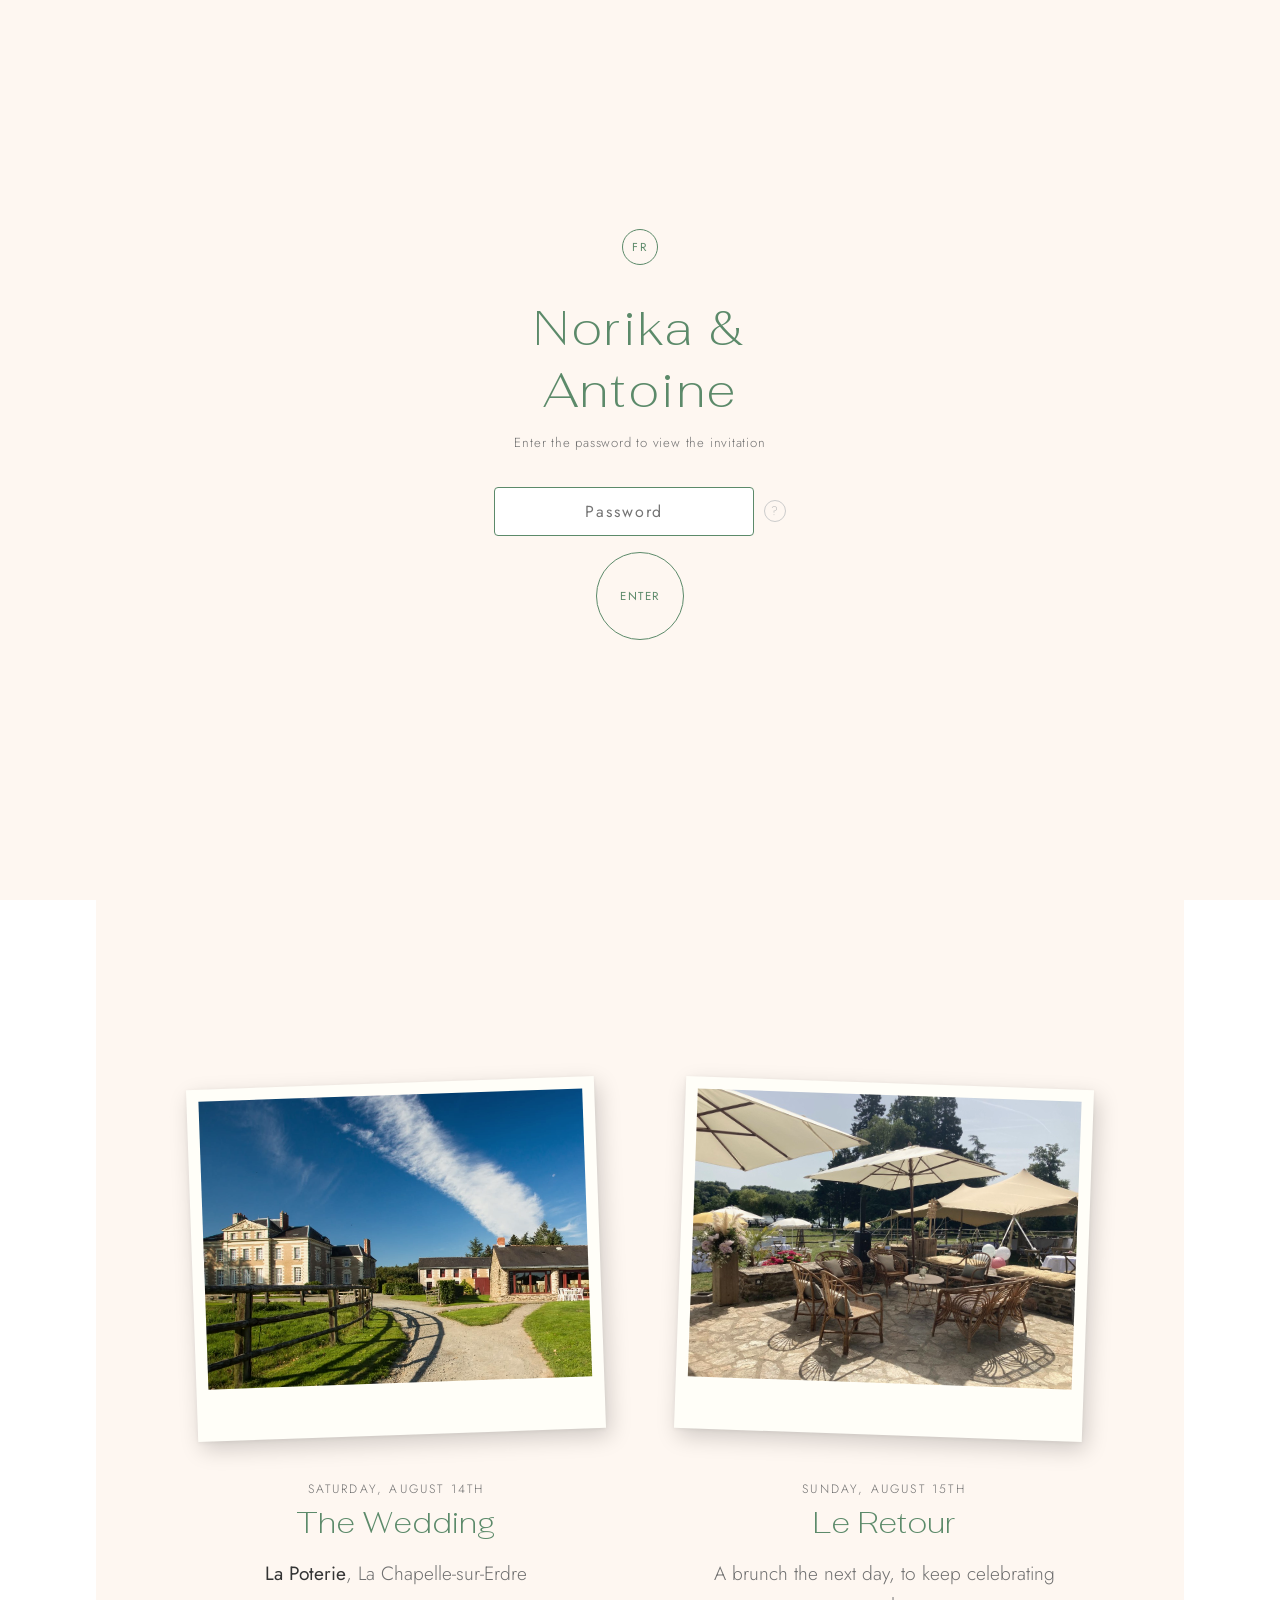
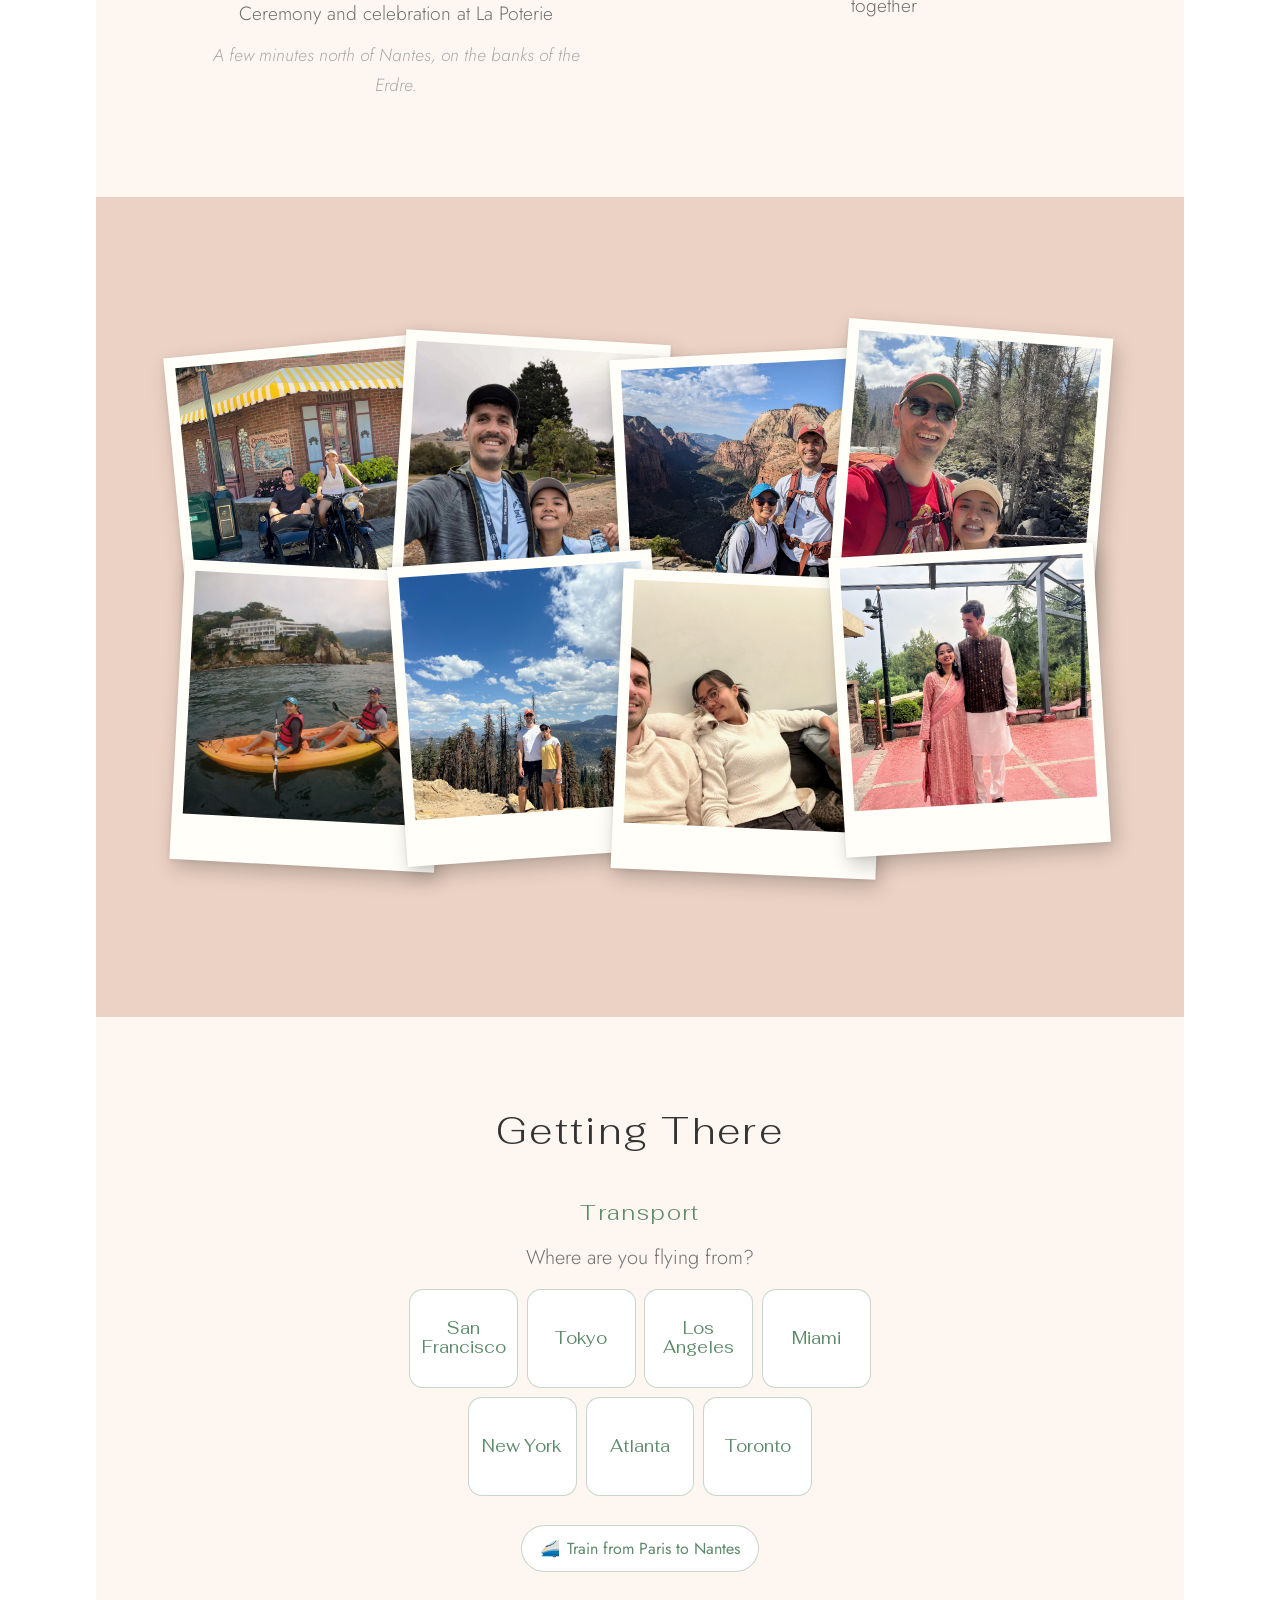
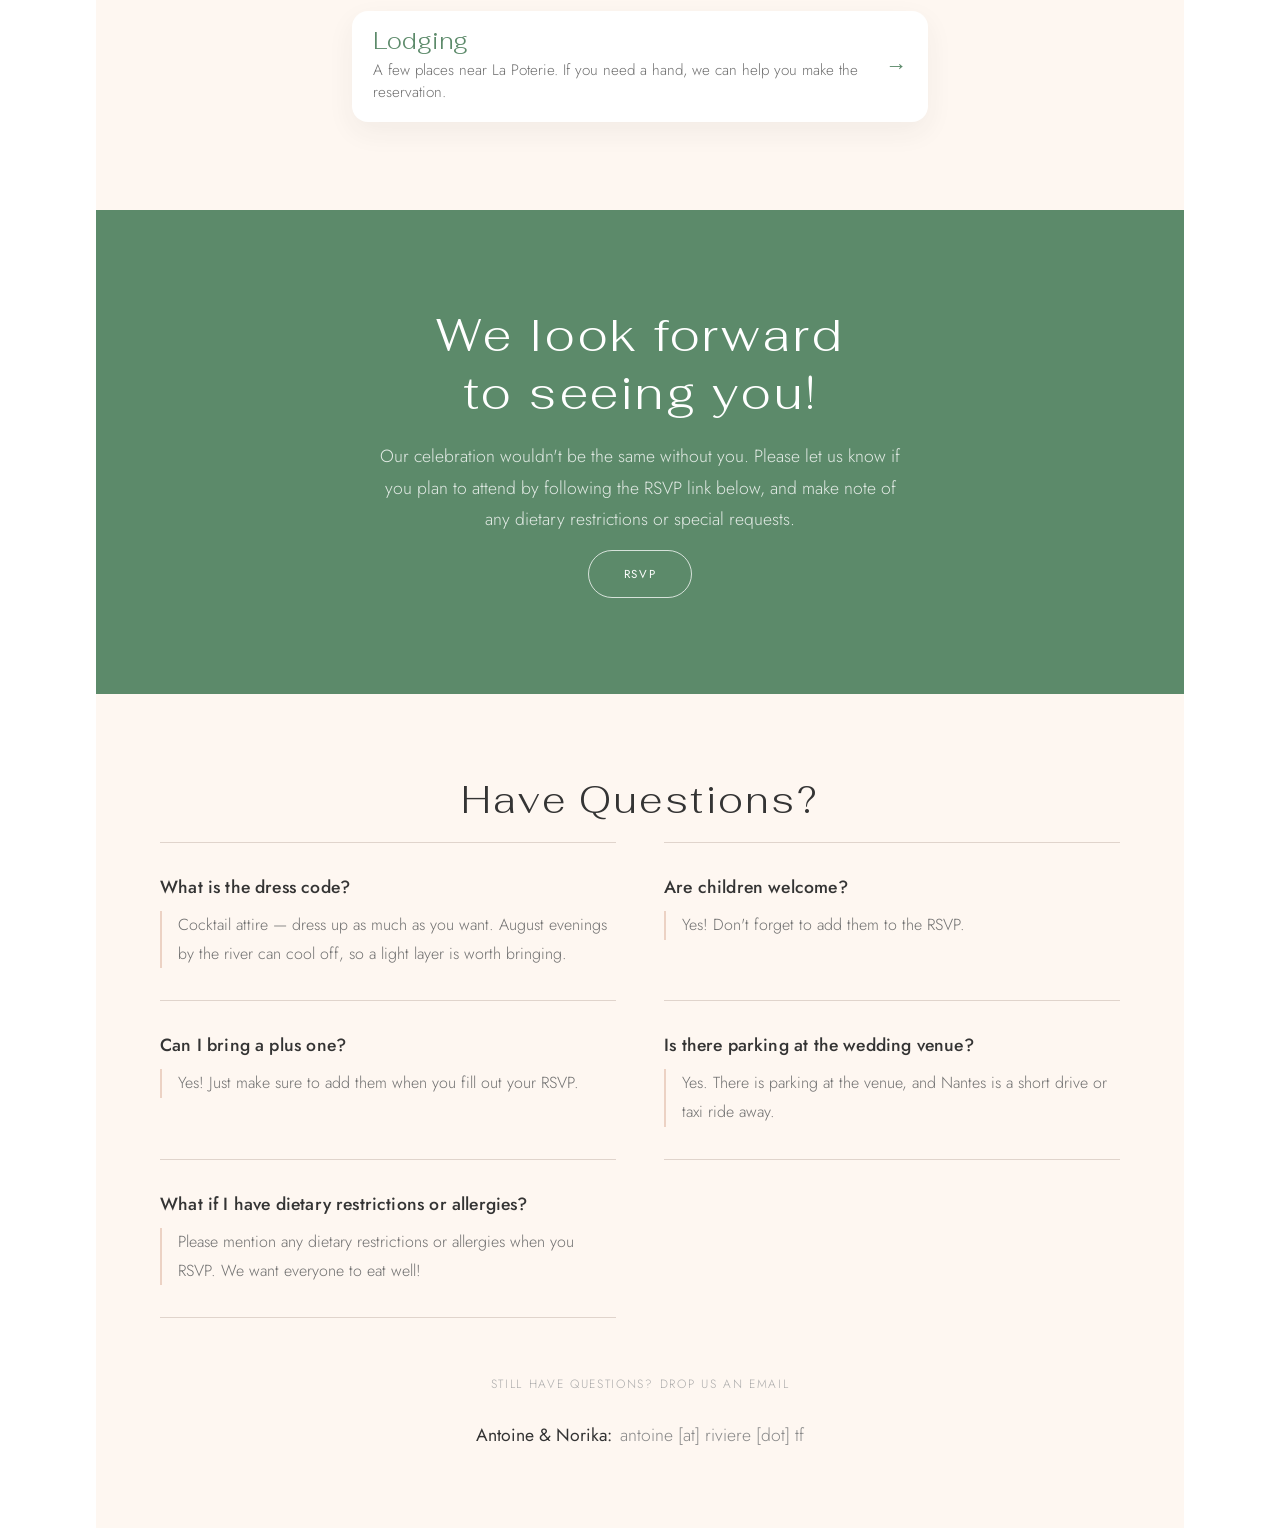
==== index.html @ 2736e3c5 "Let guests pick a city and see timed flights plus the Paris train." ====
<!DOCTYPE html>
<html lang="en">
<head>
  <meta charset="UTF-8" />
  <meta name="viewport" content="width=device-width, initial-scale=1.0" />
  <title>Norika &amp; Antoine | Wedding Invitation</title>
  <link rel="icon" href="favicon.svg" type="image/svg+xml" />
  <link rel="icon" href="favicon.png" type="image/png" sizes="32x32" />
  <link rel="apple-touch-icon" href="apple-touch-icon.png" />
  <link rel="stylesheet" href="styles.css?v=26" />
  <link rel="preconnect" href="https://fonts.googleapis.com" />
  <link rel="preconnect" href="https://fonts.gstatic.com" crossorigin />
  <link href="https://fonts.googleapis.com/css2?family=Caveat:wght@400&family=Fahkwang:wght@200;300&family=Jost:wght@300;400&display=swap" rel="stylesheet" />
  <script>
    if (localStorage.getItem('wedding_auth') !== '1') {
      document.documentElement.style.visibility = 'hidden';
    }
  </script>
</head>
<body>

  <!-- NAV -->
  <nav class="nav" id="main-nav">
    <a class="nav__logo" href="#">N &amp; A</a>
    <div class="nav__links">
      <a class="nav__link" href="#wedding"          data-i18n="nav.program"></a>
      <a class="nav__link" href="#getting-there"    data-i18n="nav.travel"></a>
      <a class="nav__link" href="lodging.html"      data-i18n="nav.lodging"></a>
      <a class="nav__link" href="things-to-do.html" data-i18n="nav.todo"></a>
      <a class="nav__link" href="#registry"         data-i18n="nav.registry" hidden></a>
      <a class="nav__link" href="#more"             data-i18n="nav.faq"></a>
    </div>
    <div class="nav__right">
      <button class="nav__rsvp" data-rsvp-open data-i18n="rsvp.btn"></button>
      <button class="lang-toggle" id="main-lang-btn"></button>
      <button class="nav__hamburger" id="nav-hamburger" aria-label="Menu" aria-expanded="false">
        <span></span>
        <span></span>
        <span></span>
      </button>
    </div>
  </nav>

  <!-- HAMBURGER MENU PANEL -->
  <div class="nav__menu" id="nav-menu" aria-hidden="true">
    <div class="nav__menu-inner">
      <a class="nav__menu-link" href="#wedding"          data-i18n="nav.program"></a>
      <a class="nav__menu-link" href="#getting-there"    data-i18n="nav.travel"></a>
      <a class="nav__menu-link" href="lodging.html"      data-i18n="nav.lodging"></a>
      <a class="nav__menu-link" href="things-to-do.html" data-i18n="nav.todo"></a>
      <a class="nav__menu-link" href="#registry"         data-i18n="nav.registry" hidden></a>
      <a class="nav__menu-link" href="#more"             data-i18n="nav.faq"></a>
      <button class="btn--round nav__menu-rsvp" data-rsvp-open data-i18n="rsvp.btn"></button>
    </div>
  </div>

  <!-- HERO -->
  <section class="hero">
    <div class="hero__left">
      <div class="hero__left-bg"></div>
      <div class="hero__content">
        <h1 class="hero__title">Norika &amp; Antoine</h1>
        <p class="hero__sub" data-i18n="hero.sub"></p>
        <p class="hero__date" data-i18n="hero.date"></p>
        <button class="btn--round btn--round-light" data-rsvp-open data-i18n="rsvp.btn"></button>
      </div>
    </div>
    <div class="hero__right">
      <img src="images/nantes.jpg?v=2" alt="Nantes and the Loire" />
    </div>
    <div class="hero__couple">
      <img src="images/japan.jpeg" alt="Norika and Antoine" />
    </div>
  </section>

  <!-- TAGLINE -->
  <section class="tagline">
    <p data-i18n="tagline"></p>
  </section>

  <!-- THE PROGRAM -->
  <section class="program" id="wedding">
    <div class="program__day">
      <div class="program__photo-wrap program__photo-wrap--left">
        <img src="images/poterie.jpg?v=3" alt="La Poterie" class="program__photo program__photo--wide" />
      </div>
      <span class="program__date" data-i18n="program.date1"></span>
      <h3 class="program__day-title" data-i18n="program.wedding"></h3>
      <div class="program__events">
        <p class="program__event" data-i18n-html="program.venue"></p>
        <p class="program__event" data-i18n-html="program.ceremony"></p>
        <p class="program__event program__event--note" data-i18n="program.note"></p>
      </div>
    </div>

    <div class="program__day">
      <div class="program__photo-wrap program__photo-wrap--right">
        <img src="images/brunch.jpg" alt="Brunch on the terrace" class="program__photo" />
      </div>
      <span class="program__date" data-i18n="program.date2"></span>
      <h3 class="program__day-title" data-i18n="program.retour"></h3>
      <div class="program__events">
        <p class="program__event" data-i18n="program.brunch"></p>
      </div>
    </div>
  </section>

  <!-- LOVE STORY -->
  <section class="story" id="story">
    <div class="story__board">
      <div class="polaroid polaroid--1"><img src="images/disney.jpeg" alt="" /></div>
      <div class="polaroid polaroid--2"><img src="images/tiburon.jpeg" alt="" /></div>
      <div class="polaroid polaroid--3"><img src="images/zion.jpeg" alt="" /></div>
      <div class="polaroid polaroid--4"><img src="images/proposal.jpeg" alt="" /></div>
      <div class="polaroid polaroid--5"><img src="images/puerto.jpeg" alt="" /></div>
      <div class="polaroid polaroid--6"><img src="images/sequoia.jpeg" alt="" /></div>
      <div class="polaroid polaroid--7"><img src="images/cats.jpeg" alt="" /></div>
      <div class="polaroid polaroid--8"><img src="images/pakistan.jpg" alt="" /></div>
    </div>
  </section>

  <!-- GETTING THERE -->
  <section class="getting-there" id="getting-there">
    <h2 class="section-title" data-i18n="getting-there.title"></h2>
    <div class="getting-there__item">
      <h3 data-i18n="getting-there.air.title"></h3>
      <p class="trip-pick__label" data-i18n="getting-there.pick"></p>
      <div class="trip-pick" role="group">
        <button type="button" class="trip-city" data-city="sfo" aria-pressed="false">
          <span class="trip-city__name" data-i18n="getting-there.city.sfo"></span>
        </button>
        <button type="button" class="trip-city" data-city="tyo" data-montreal="0" aria-pressed="false">
          <span class="trip-city__name" data-i18n="getting-there.city.tyo"></span>
        </button>
        <button type="button" class="trip-city" data-city="lax" aria-pressed="false">
          <span class="trip-city__name" data-i18n="getting-there.city.lax"></span>
        </button>
        <button type="button" class="trip-city" data-city="mia" aria-pressed="false">
          <span class="trip-city__name" data-i18n="getting-there.city.mia"></span>
        </button>
        <button type="button" class="trip-city" data-city="nyc" aria-pressed="false">
          <span class="trip-city__name" data-i18n="getting-there.city.nyc"></span>
        </button>
        <button type="button" class="trip-city" data-city="atl" aria-pressed="false">
          <span class="trip-city__name" data-i18n="getting-there.city.atl"></span>
        </button>
        <button type="button" class="trip-city" data-city="yyz" aria-pressed="false">
          <span class="trip-city__name" data-i18n="getting-there.city.yyz"></span>
        </button>
      </div>
      <div class="trip-plan" id="trip-plan" hidden>
        <article class="ticket">
          <div class="ticket__stub">
            <span class="ticket__mark" aria-hidden="true">✈️</span>
            <span data-i18n="getting-there.via.paris"></span>
          </div>
          <div class="ticket__body">
            <div class="ticket__route">
              <span class="ticket__end">
                <span class="ticket__city" data-trip-name></span>
              </span>
              <span class="ticket__leg ticket__leg--timed">
                <span class="ticket__dur" data-first="cdg"></span>
              </span>
              <span class="ticket__end">
                <span class="ticket__code">CDG</span>
                <span class="ticket__place" data-i18n="getting-there.hub.paris"></span>
              </span>
              <span class="ticket__leg ticket__leg--timed">
                <span class="ticket__dur" data-i18n="getting-there.leaf.cdg.fly"></span>
              </span>
              <span class="ticket__end">
                <span class="ticket__code">NTE</span>
                <span class="ticket__place" data-i18n="getting-there.end"></span>
              </span>
            </div>
            <span class="ticket__airports" data-trip-airports data-hub="cdg" hidden></span>
          </div>
        </article>
        <article class="ticket">
          <div class="ticket__stub">
            <span class="ticket__mark" aria-hidden="true">✈️</span>
            <span data-i18n="getting-there.via.amsterdam"></span>
          </div>
          <div class="ticket__body">
            <div class="ticket__route">
              <span class="ticket__end">
                <span class="ticket__city" data-trip-name></span>
              </span>
              <span class="ticket__leg ticket__leg--timed">
                <span class="ticket__dur" data-first="ams"></span>
              </span>
              <span class="ticket__end">
                <span class="ticket__code">AMS</span>
                <span class="ticket__place" data-i18n="getting-there.hub.amsterdam"></span>
              </span>
              <span class="ticket__leg ticket__leg--timed">
                <span class="ticket__dur" data-i18n="getting-there.leaf.ams"></span>
              </span>
              <span class="ticket__end">
                <span class="ticket__code">NTE</span>
                <span class="ticket__place" data-i18n="getting-there.end"></span>
              </span>
            </div>
            <span class="ticket__airports" data-trip-airports data-hub="ams" hidden></span>
          </div>
        </article>
        <article class="ticket" data-montreal>
          <div class="ticket__stub">
            <span class="ticket__mark" aria-hidden="true">✈️</span>
            <span data-i18n="getting-there.via.montreal"></span>
          </div>
          <div class="ticket__body">
            <div class="ticket__route">
              <span class="ticket__end">
                <span class="ticket__city" data-trip-name></span>
              </span>
              <span class="ticket__leg ticket__leg--timed">
                <span class="ticket__dur" data-first="yul"></span>
              </span>
              <span class="ticket__end">
                <span class="ticket__code">YUL</span>
                <span class="ticket__place" data-i18n="getting-there.hub.montreal"></span>
              </span>
              <span class="ticket__leg ticket__leg--timed">
                <span class="ticket__dur" data-i18n="getting-there.leaf.yul"></span>
              </span>
              <span class="ticket__end">
                <span class="ticket__code">NTE</span>
                <span class="ticket__place" data-i18n="getting-there.end"></span>
              </span>
            </div>
          </div>
        </article>
      </div>
      <button type="button" class="trip-train" id="trip-train" aria-expanded="false" aria-controls="train-plan">
        <span class="trip-train__mark" aria-hidden="true">🚄</span>
        <span data-i18n="getting-there.train.toggle"></span>
      </button>
      <div class="trip-plan" id="train-plan" hidden>
        <article class="ticket">
          <div class="ticket__stub">
            <span class="ticket__mark" aria-hidden="true">🚄</span>
            <span data-i18n="getting-there.train.stub.airport"></span>
          </div>
          <div class="ticket__body">
            <div class="ticket__route">
              <span class="ticket__end">
                <span class="ticket__code">CDG</span>
              </span>
              <span class="ticket__leg ticket__leg--timed ticket__leg--train">
                <span class="ticket__dur" data-i18n="getting-there.leaf.train.cdg"></span>
              </span>
              <span class="ticket__end">
                <span class="ticket__code" data-i18n="getting-there.end"></span>
              </span>
            </div>
            <p class="ticket__note" data-i18n="getting-there.train.cdg.note"></p>
          </div>
        </article>
        <article class="ticket">
          <div class="ticket__stub">
            <span class="ticket__mark" aria-hidden="true">🚄</span>
            <span data-i18n="getting-there.train.stub.city"></span>
          </div>
          <div class="ticket__body">
            <div class="ticket__route">
              <span class="ticket__end">
                <span class="ticket__station" data-i18n="getting-there.train.montparnasse"></span>
              </span>
              <span class="ticket__leg ticket__leg--timed ticket__leg--train">
                <span class="ticket__dur" data-i18n="getting-there.leaf.train.montparnasse"></span>
              </span>
              <span class="ticket__end">
                <span class="ticket__code" data-i18n="getting-there.end"></span>
              </span>
            </div>
            <p class="ticket__note" data-i18n="getting-there.train.montparnasse.note"></p>
          </div>
        </article>
        <p class="ticket__note train-plan__note" data-i18n="getting-there.train.note"></p>
      </div>
      <a class="stay-link" href="lodging.html">
        <span class="stay-link__body">
          <span class="stay-link__title" data-i18n="nav.lodging"></span>
          <span class="stay-link__text" data-i18n="lodging.hero.sub"></span>
        </span>
        <span class="stay-link__go" aria-hidden="true">→</span>
      </a>
    </div>
  </section>

  <!-- RSVP BANNER -->
  <section class="rsvp-banner" id="rsvp">
    <div class="rsvp-banner__content">
      <h2 data-i18n-html="rsvp.title"></h2>
      <p data-i18n="rsvp.text"></p>
      <button class="btn--round btn--round-light" data-rsvp-open data-i18n="rsvp.btn"></button>
    </div>
  </section>

  <!-- RSVP MODAL -->
  <div class="rsvp-modal" id="rsvp-modal" role="dialog" aria-modal="true" hidden>
    <div class="rsvp-modal__overlay" id="rsvp-modal-overlay"></div>
    <div class="rsvp-modal__panel">
      <button class="rsvp-modal__close" id="rsvp-modal-close" aria-label="Close">×</button>

      <!-- Update banner -->
      <div class="rsvp__update-banner" id="rsvp-update-banner" hidden>
        <span data-i18n="rsvp.form.update-banner"></span>
      </div>

      <!-- Success state -->
      <div class="rsvp__success" id="rsvp-success" hidden>
        <p class="rsvp__success-title" data-i18n="rsvp.form.success-title"></p>
        <p class="rsvp__success-text" data-i18n="rsvp.form.success-text"></p>
        <p class="rsvp__success-update" data-i18n="rsvp.form.success-update"></p>
      </div>

      <form id="rsvp-form" class="rsvp__form" novalidate>

        <!-- Name + Email -->
        <div class="rsvp__row">
          <input class="rsvp__input" type="text" id="rsvp-name" name="name" required
                 data-i18n-placeholder="rsvp.form.name" autocomplete="name" />
          <input class="rsvp__input" type="email" id="rsvp-email" name="email" required
                 data-i18n-placeholder="rsvp.form.email" autocomplete="email" />
        </div>

        <!-- Attending -->
        <fieldset class="rsvp__fieldset">
          <legend class="rsvp__legend" data-i18n="rsvp.form.attending"></legend>
          <div class="rsvp__radios">
            <label class="rsvp__radio">
              <input type="radio" name="attending" value="yes" />
              <span data-i18n="rsvp.form.yes"></span>
            </label>
            <label class="rsvp__radio">
              <input type="radio" name="attending" value="no" />
              <span data-i18n="rsvp.form.no"></span>
            </label>
          </div>
        </fieldset>

        <!-- Events + Guests -->
        <div id="rsvp-details" class="rsvp__details">
          <fieldset class="rsvp__fieldset">
            <legend class="rsvp__legend" data-i18n="rsvp.form.events"></legend>
            <div class="rsvp__checks">
              <label class="rsvp__check">
                <input type="checkbox" name="events" value="wedding" />
                <span data-i18n="rsvp.form.wedding"></span>
              </label>
              <label class="rsvp__check">
                <input type="checkbox" name="events" value="retour" />
                <span data-i18n="rsvp.form.retour"></span>
              </label>
            </div>
          </fieldset>

          <div class="rsvp__guests">
            <p class="rsvp__legend" data-i18n="rsvp.form.guests"></p>
            <div id="rsvp-guest-list"></div>
            <button type="button" class="rsvp__add-guest" id="rsvp-add-guest">
              <span aria-hidden="true">+</span>
              <span data-i18n="rsvp.form.add-guest"></span>
            </button>
          </div>
        </div>

        <!-- Message -->
        <textarea class="rsvp__input rsvp__textarea" name="message" id="rsvp-message"
                  rows="3" data-i18n-placeholder="rsvp.form.message"></textarea>

        <!-- Error -->
        <p class="rsvp__error" id="rsvp-error"></p>

        <!-- Submit -->
        <div class="rsvp__submit-wrap">
          <button type="submit" class="rsvp__submit" id="rsvp-submit">
            <span data-i18n="rsvp.form.submit"></span>
          </button>
        </div>

      </form>
    </div>
  </div>

  <!-- REGISTRY -->
  <section class="registry" id="registry" hidden>
    <div class="registry__inner">
      <h2 class="section-title" data-i18n="registry.title"></h2>
      <p class="registry__text" data-i18n="registry.text"></p>

      <div class="registry__card">
        <div class="registry__contribute">
          <p class="registry__step" data-i18n="registry.step.pay"></p>
          <p class="registry__step-hint" data-i18n="registry.step.pay-hint"></p>
          <div class="registry__pay-options">
            <a class="registry__method" href="https://venmo.com/u/Antoine-Rvr" target="_blank" rel="noopener">
              <span data-i18n="registry.venmo"></span>
            </a>
            <div class="registry__qr">
              <img src="images/venmo-qr.png" alt="Venmo QR code" class="registry__qr-img" />
              <p class="registry__qr-caption" data-i18n="registry.qr.caption"></p>
            </div>
          </div>
        </div>

        <div class="registry__message">
          <p class="registry__step" data-i18n="registry.step.message"></p>
          <form class="registry__form" id="registry-form" novalidate>
            <input class="rsvp__input" type="text" name="name" id="registry-name" required
                   data-i18n-placeholder="registry.note.name" autocomplete="name" />
            <textarea class="rsvp__input rsvp__textarea" name="message" id="registry-message"
                      rows="3" data-i18n-placeholder="registry.note.message"></textarea>
            <p class="rsvp__error" id="registry-error"></p>
            <div class="rsvp__submit-wrap">
              <button type="submit" class="rsvp__submit" id="registry-submit">
                <span data-i18n="registry.note.submit"></span>
              </button>
            </div>
          </form>
          <p class="registry__note-success" id="registry-success" hidden data-i18n="registry.note.success"></p>
        </div>
      </div>
    </div>
  </section>

  <!-- QUESTIONS -->
  <section class="questions" id="more">
    <h2 class="section-title" data-i18n="questions.title"></h2>

    <!-- FAQ -->
    <div class="faq">
      <div class="faq__item">
        <h3 class="faq__q" data-i18n="faq.1.q"></h3>
        <p class="faq__a" data-i18n="faq.1.a"></p>
      </div>
      <div class="faq__item">
        <h3 class="faq__q" data-i18n="faq.2.q"></h3>
        <p class="faq__a" data-i18n="faq.2.a"></p>
      </div>
      <div class="faq__item">
        <h3 class="faq__q" data-i18n="faq.3.q"></h3>
        <p class="faq__a" data-i18n="faq.3.a"></p>
      </div>
      <div class="faq__item">
        <h3 class="faq__q" data-i18n="faq.4.q"></h3>
        <p class="faq__a" data-i18n="faq.4.a"></p>
      </div>
      <div class="faq__item">
        <h3 class="faq__q" data-i18n="faq.5.q"></h3>
        <p class="faq__a" data-i18n="faq.5.a"></p>
      </div>
    </div>

    <p class="questions__sub" data-i18n="questions.sub"></p>
    <div class="questions__contacts">
      <div class="questions__contact">
        <span class="name">Antoine &amp; Norika:</span>
        <span class="phone">antoine&nbsp;[at]&nbsp;riviere&nbsp;[dot]&nbsp;tf</span>
      </div>
    </div>
  </section>

  <!-- PASSWORD GATE -->
  <div id="gate" class="gate" style="display:none">
    <div class="gate__box">
      <!-- LANGUAGE SWITCHER (gate page) -->
      <div class="lang-switcher lang-switcher--gate">
        <button class="lang-toggle" id="gate-lang-btn"></button>
      </div>
      <h2 class="gate__title">Norika &amp; Antoine</h2>
      <p class="gate__sub" data-i18n="gate.sub"></p>
      <form class="gate__form" id="gate-form">
        <div class="gate__field">
          <input class="gate__input" id="gate-input" type="text" data-i18n-placeholder="gate.placeholder" autocomplete="off" autocapitalize="none" autocorrect="off" spellcheck="false" />
          <span class="gate__hint" tabindex="0">?</span>
        </div>
        <button class="gate__btn" type="submit" data-i18n="gate.btn"></button>
      </form>
      <p class="gate__error" id="gate-error"></p>
    </div>
  </div>

  <script src="translations.js"></script>
  <script src="app.js?v=6"></script>
  <script src="rsvp.js"></script>
</body>
</html>
---- styles.css ----
/* ============================================================
   TOKENS
   ============================================================ */
:root {
  /* colours */
  --green:  #5c8a6a;
  --cream:  #FEF7F1;
  --blush:  #ECD2C4;
  --text:   #343434;
  --muted:  #707070;

  /* layout */
  --pad-x:  6rem;
  --nav-h:  58px;

  /* type */
  --font-display: 'Fahkwang', serif;
  --font-body:    'Jost', sans-serif;
}

/* ============================================================
   RESET
   ============================================================ */
*, *::before, *::after { box-sizing: border-box; margin: 0; padding: 0; }
html { scroll-behavior: smooth; }

body {
  font-family: var(--font-body);
  font-weight: 300;
  color: var(--text);
  background: #fff;
  padding: 0 var(--pad-x);
  overflow-x: hidden;
}

img   { display: block; max-width: 100%; object-fit: cover; }
a     { text-decoration: none; color: inherit; }
ul    { list-style: none; }

/* ============================================================
   TYPOGRAPHY
   ============================================================ */
.section-title {
  font-family: var(--font-display);
  font-weight: 300;
  font-size: clamp(1.7rem, 3vw, 2.4rem);
  letter-spacing: 0.06em;
  margin-bottom: 1.1rem;
}

p {
  font-size: 1.15rem;
  line-height: 1.8;
  color: var(--muted);
}

/* ============================================================
   BUTTONS
   ============================================================ */
.btn {
  display: inline-block;
  padding: 0.55rem 1.8rem;
  font-family: var(--font-body);
  font-size: 0.72rem;
  font-weight: 400;
  letter-spacing: 0.18em;
  text-transform: uppercase;
  cursor: pointer;
  transition: background 0.2s, color 0.2s;
}
.btn--outline-light {
  border: 1px solid rgba(255,255,255,0.75);
  color: #fff;
}
.btn--outline-light:hover { background: rgba(255,255,255,0.15); }
.btn--outline-dark  { border: 1px solid var(--text); color: var(--text); }
.btn--outline-dark:hover  { background: var(--text); color: #fff; }

/* ============================================================
   NAV
   ============================================================ */
.nav {
  position: fixed;
  top: 0;
  left: 0;
  right: 0;
  height: var(--nav-h);
  display: flex;
  align-items: center;
  gap: 2.5rem;
  padding: 0 var(--pad-x);
  background: rgba(254, 247, 241, 0.94);
  backdrop-filter: blur(10px);
  -webkit-backdrop-filter: blur(10px);
  border-bottom: 1px solid rgba(0,0,0,0.06);
  z-index: 200;
  transition: transform 0.3s ease;
}
.nav--hidden { transform: translateY(-100%); }

.nav__logo {
  font-family: var(--font-display);
  font-weight: 300;
  font-size: 1.25rem;
  letter-spacing: 0.02em;
  color: var(--green);
}

.nav__links {
  display: flex;
  align-items: center;
  gap: 2.5rem;
}
.nav__link {
  font-family: var(--font-body);
  font-size: 0.72rem;
  letter-spacing: 0.14em;
  text-transform: uppercase;
  color: var(--text);
  transition: color 0.2s;
}
.nav__link:hover { color: var(--green); }

.nav__right {
  display: flex;
  align-items: center;
  gap: 0.6rem;
  margin-left: auto;
}

.nav__rsvp {
  display: inline-flex;
  align-items: center;
  justify-content: center;
  padding: 0 1.4rem;
  height: 36px;
  border-radius: 18px;
  border: none;
  background: var(--green);
  color: #fff;
  font-family: var(--font-body);
  font-size: 0.72rem;
  letter-spacing: 0.14em;
  text-transform: uppercase;
  cursor: pointer;
  transition: opacity 0.2s;
}
.nav__rsvp:hover { opacity: 0.85; }

/* ── hamburger button — hidden on desktop ── */
.nav__hamburger {
  display: none;
  flex-direction: column;
  justify-content: center;
  gap: 5px;
  width: 36px;
  height: 36px;
  background: none;
  border: none;
  cursor: pointer;
  padding: 4px;
}
.nav__hamburger span {
  display: block;
  width: 100%;
  height: 1.5px;
  background: var(--green);
  transition: transform 0.25s ease, opacity 0.2s ease;
}
.nav__hamburger.is-open span:nth-child(1) { transform: translateY(6.5px) rotate(45deg); }
.nav__hamburger.is-open span:nth-child(2) { opacity: 0; }
.nav__hamburger.is-open span:nth-child(3) { transform: translateY(-6.5px) rotate(-45deg); }

/* ── slide-down menu panel ── */
.nav__menu {
  position: fixed;
  top: var(--nav-h);
  left: 0;
  right: 0;
  background: var(--cream);
  border-bottom: 1px solid rgba(0,0,0,0.07);
  z-index: 199;
  padding: 2rem var(--pad-x) 2.5rem;
  transform: translateY(-110%);
  opacity: 0;
  pointer-events: none;
  transition: transform 0.3s ease, opacity 0.25s ease;
}
.nav__menu.is-open {
  transform: translateY(0);
  opacity: 1;
  pointer-events: all;
}
.nav__menu-inner {
  display: flex;
  flex-direction: column;
  align-items: flex-end;
  gap: 1.4rem;
}
.nav__menu-link {
  font-family: var(--font-body);
  font-size: 1rem;
  letter-spacing: 0.14em;
  text-transform: uppercase;
  color: var(--text);
  transition: color 0.2s;
}
.nav__menu-link:hover { color: var(--green); }
.nav__menu-rsvp { margin-top: 0.4rem; }

/* ============================================================
   HERO — 3-panel layout
   Left (3/5): teal + faint bg image, text top-left
   Right (2/5): photo
   Centre: couple portrait straddles the boundary
   ============================================================ */
.hero {
  position: relative;
  display: grid;
  grid-template-columns: 5fr 4fr;
  height: 68vh;
  min-height: 520px;
  margin-top: var(--nav-h);
}

.hero__left {
  position: relative;
  background: var(--green);
  overflow: hidden;
}
.hero__left-bg {
  position: absolute;
  inset: 0;
  background: url('https://static.wixstatic.com/media/c837a6_7e31080dae74484894eb56ae23e08252~mv2.png/v1/fill/w_800,h_600,al_c,q_85,enc_auto,quality_auto/gettyimages-1218386385-2048x2048_cut.png') center/cover;
  opacity: 0.18;
  mix-blend-mode: luminosity;
}

.hero__content {
  position: absolute;
  top: 130px;
  left: 6rem;
  z-index: 2;
  max-width: 28rem;
  display: flex;
  flex-direction: column;
  align-items: flex-start;
}
.hero__title {
  font-family: var(--font-display);
  font-weight: 400;
  font-size: 4.2rem;
  color: #fff;
  line-height: 1.1;
  letter-spacing: 0.04em;
  margin-bottom: 0.8rem;
  max-width: 380px;
}
.hero__sub  { font-size: 1.4rem; color: rgba(255,255,255,0.78); letter-spacing: 0.13em; margin-bottom: 0.3rem; }
.hero__date { font-size: 1.4rem; color: rgba(255,255,255,0.58); letter-spacing: 0.13em; margin-bottom: 1.8rem; }

.hero__content .btn--round { align-self: flex-start; margin: 0; }

.hero__right { overflow: hidden; }
.hero__right img { width: 100%; height: 100%; object-fit: cover; object-position: center; }

/* couple portrait — centred on the panel boundary */
.hero__couple {
  position: absolute;
  left: 56%;
  top: 60%;
  transform: translate(-50%, -50%);
  z-index: 10;
  width: clamp(160px, 18vw, 260px);
  background: #fff;
  padding: 3px;
  border-radius: 5px;
  box-shadow: 0 20px 56px rgba(0,0,0,0.32);
}
.hero__couple img {
  width: 100%;
  height: auto;
  display: block;
  object-position: top center;
}

/* ============================================================
   TAGLINE
   ============================================================ */
.tagline {
  background: var(--cream);
  padding: 4.5rem 0;
  text-align: center;
  margin: 0 auto;
}
.tagline p {
  font-family: var(--font-display);
  font-size: 3rem;
  font-weight: 300;
  max-width: 800px;
  margin: 0 auto;
  color: var(--text);
}

/* ============================================================
   THE PROGRAM
   ============================================================ */
.program {
  background: var(--cream);
  padding: 6rem var(--pad-x);
  display: grid;
  grid-template-columns: 1fr 1fr;
  gap: 5rem;
}

.program__day {
  display: flex;
  flex-direction: column;
  align-items: center;
  text-align: center;
}

.program__photo-wrap {
  background: #fffef8;
  padding: 12px 12px 52px;
  box-shadow: 4px 8px 22px rgba(0,0,0,0.18), 0 1px 4px rgba(0,0,0,0.06);
  margin-bottom: 2.8rem;
  width: 100%;
}
.program__photo-wrap--left  { transform: rotate(-2deg); }
.program__photo-wrap--right { transform: rotate( 2deg); }

.program__photo {
  width: 100%;
  aspect-ratio: 4 / 3;
  object-fit: cover;
  display: block;
  filter: sepia(10%) contrast(1.04) brightness(0.97);
}
.program__photo--wide { object-position: 18% center; }

.program__date {
  font-size: 0.76rem;
  letter-spacing: 0.18em;
  text-transform: uppercase;
  color: var(--muted);
  margin-bottom: 0.4rem;
}

.program__day-title {
  font-family: var(--font-display);
  font-weight: 200;
  font-size: clamp(1.8rem, 2.4vw, 2.6rem);
  color: var(--green);
  margin-bottom: 1rem;
  line-height: 1.2;
}

.program__events { display: flex; flex-direction: column; gap: 0.5rem; }
.program__event { font-size: 1.2rem; color: var(--muted); line-height: 1.7; margin: 0; }
.program__event strong { color: var(--text); font-weight: 400; }
.program__event--note { font-style: italic; color: #aaa; font-size: 1.1rem; margin-top: 0.2rem; }

/* ============================================================
   LOVE STORY
   ============================================================ */
.story {
  background: var(--blush);
  min-height: 820px;
}

/* ── full-width photo board ── */
.story__board {
  position: relative;
  width: 100%;
  height: 820px;
}

/* ── polaroid base ── */
.polaroid {
  position: absolute;
  background: #fffef8;
  padding: 11px 11px 46px;
  box-shadow: 4px 8px 20px rgba(0,0,0,0.22), 0 1px 4px rgba(0,0,0,0.08);
  width: 265px;
  cursor: default;
  transition: transform 0.3s ease, box-shadow 0.3s ease;
  z-index: 1;
}
.polaroid:hover {
  box-shadow: 8px 16px 32px rgba(0,0,0,0.30);
  z-index: 10;
}
.polaroid img {
  width: 100%;
  aspect-ratio: 1;
  object-fit: cover;
  display: block;
  filter: sepia(10%) contrast(1.04) brightness(0.97);
}

/*
  8 photos in 2 rows, vertically centered in the 820px board.
  row 1 (top):    #1  #2  #3  #4
  row 2 (bottom): #5  #6  #7  #8
*/
.polaroid--1 { top: 18%;  left: calc(50% - 463px); transform: rotate(-5.5deg); }
.polaroid--2 { top: 17%;  left: calc(50% - 243px); transform: rotate( 3.5deg); }
.polaroid--3 { top: 19%;  left: calc(50% -  23px); transform: rotate(-3deg);   }
.polaroid--4 { top: 16%;  left: calc(50% + 197px); transform: rotate( 4.5deg); }
.polaroid--5 { top: 45%;  left: calc(50% - 463px); transform: rotate( 3deg);   }
.polaroid--6 { top: 44%;  left: calc(50% - 243px); transform: rotate(-4deg);   }
.polaroid--7 { top: 46%;  left: calc(50% -  23px); transform: rotate( 2.5deg); }
.polaroid--8 { top: 43%;  left: calc(50% + 197px); transform: rotate(-3.5deg); }

.polaroid--1:hover { transform: rotate(-5.5deg) scale(1.06); }
.polaroid--2:hover { transform: rotate( 3.5deg) scale(1.06); }
.polaroid--3:hover { transform: rotate(-3deg)   scale(1.06); }
.polaroid--4:hover { transform: rotate( 4.5deg) scale(1.06); }
.polaroid--5:hover { transform: rotate( 3deg)   scale(1.06); }
.polaroid--6:hover { transform: rotate(-4deg)   scale(1.06); }
.polaroid--7:hover { transform: rotate( 2.5deg) scale(1.06); }
.polaroid--8:hover { transform: rotate(-3.5deg) scale(1.06); }

/* ============================================================
   GETTING THERE
   ============================================================ */
.getting-there {
  background: var(--cream);
  padding: 5.5rem 0;
  text-align: center;
}

.getting-there__item {
  max-width: 44rem;
  margin: 2.6rem auto 0;
  padding: 0 0.5rem;
  text-align: center;
}
.trip-train {
  appearance: none;
  display: flex;
  align-items: center;
  gap: 0.45rem;
  width: fit-content;
  margin: 1.8rem auto 0;
  padding: 0.7rem 1.15rem;
  font-family: inherit;
  font-size: 1rem;
  color: var(--green);
  background: #fff;
  border: 1px solid rgba(92, 138, 106, 0.35);
  border-radius: 999px;
  cursor: pointer;
}
.trip-train.is-on {
  background: var(--green);
  color: #fff;
  border-color: var(--green);
}
.trip-train__mark {
  font-family: "Apple Color Emoji", "Segoe UI Emoji", "Noto Color Emoji", sans-serif;
  line-height: 1;
}
#train-plan { margin-top: 1.1rem; }
.train-plan__note { text-align: center; }
.stay-link {
  display: flex;
  align-items: center;
  gap: 1.1rem;
  max-width: 36rem;
  margin: 2.4rem auto 0;
  padding: 1.15rem 1.3rem;
  text-align: left;
  text-decoration: none;
  color: var(--text);
  background: #fff;
  border-radius: 16px;
  box-shadow: 0 10px 28px rgba(52, 52, 52, 0.06);
}
.stay-link__title {
  display: block;
  font-family: var(--font-display);
  font-size: 1.45rem;
  font-weight: 300;
  line-height: 1.1;
  color: var(--green);
}
.stay-link__text {
  display: block;
  margin-top: 0.3rem;
  font-size: 0.95rem;
  line-height: 1.45;
  color: var(--muted);
}
.stay-link__go {
  flex: none;
  font-size: 1.35rem;
  line-height: 1;
  color: var(--green);
}
.stay-link:hover { background: var(--green); }
.stay-link:hover .stay-link__title,
.stay-link:hover .stay-link__text,
.stay-link:hover .stay-link__go { color: #fff; }
.trip-pick__label {
  margin: 0.2rem 0 0.9rem;
  color: var(--muted);
  font-size: 1.05rem;
}
.trip-pick {
  display: flex;
  flex-wrap: wrap;
  justify-content: center;
  gap: 0.55rem;
  max-width: calc(4 * 6.8rem + 3 * 0.55rem);
  margin-inline: auto;
}
.trip-city {
  appearance: none;
  display: inline-flex;
  align-items: center;
  justify-content: center;
  flex: 0 0 6.8rem;
  width: 6.8rem;
  min-height: 6.2rem;
  padding: 0.55rem 0.55rem;
  font-family: inherit;
  text-align: center;
  color: var(--green);
  background: #fff;
  border: 1px solid rgba(92, 138, 106, 0.35);
  border-radius: 14px;
  cursor: pointer;
}
.trip-city__name {
  display: block;
  font-family: var(--font-display);
  font-size: 1.05rem;
  line-height: 1.15;
}
@media (max-width: 560px) {
  .trip-pick { max-width: none; padding: 0 0.75rem; }
  .trip-city {
    flex-basis: calc((100% - 1.65rem) / 4);
    width: calc((100% - 1.65rem) / 4);
    min-height: 5.3rem;
    padding: 0.4rem 0.3rem;
  }
  .trip-city__name { font-size: 0.92rem; }
}
.trip-city.is-on {
  background: var(--green);
  border-color: var(--green);
  color: #fff;
}
.trip-plan { margin-top: 1.5rem; }
.trip-plan.is-in .ticket {
  animation: ticket-in 0.5s ease both;
}
.trip-plan.is-in .ticket:nth-child(2) { animation-delay: 0.08s; }
.trip-plan.is-in .ticket:nth-child(3) { animation-delay: 0.16s; }
.trip-plan.is-in .ticket:nth-child(4) { animation-delay: 0.24s; }
.trip-plan.is-in .ticket:nth-child(5) { animation-delay: 0.32s; }
@keyframes ticket-in {
  from { opacity: 0; transform: translateY(12px); }
  to { opacity: 1; transform: none; }
}
.ticket[hidden] { display: none; }
.ticket {
  display: flex;
  max-width: 40rem;
  margin: 0 auto 0.85rem;
  overflow: hidden;
  text-align: left;
  background: #fff;
  border-radius: 16px;
  box-shadow: 0 10px 28px rgba(52, 52, 52, 0.06);
}
.ticket__stub {
  position: relative;
  display: flex;
  flex: none;
  flex-direction: column;
  align-items: center;
  justify-content: center;
  gap: 0.35rem;
  width: 6.2rem;
  padding: 1rem 0.45rem;
  color: #fff;
  background: var(--green);
  font-size: 0.82rem;
  letter-spacing: 0.03em;
}
.ticket__stub::after {
  content: "";
  position: absolute;
  top: 10px;
  right: -6px;
  bottom: 10px;
  width: 12px;
  background: radial-gradient(circle, var(--cream) 5px, transparent 5.5px);
  background-size: 12px 18px;
}
.ticket__mark {
  font-family: "Apple Color Emoji", "Segoe UI Emoji", "Noto Color Emoji", sans-serif;
  font-size: 1.25rem;
  line-height: 1;
}
.ticket__body {
  flex: 1;
  min-width: 0;
  padding: 0.95rem 1rem 0.85rem 1.25rem;
}
.ticket__route {
  display: flex;
  align-items: flex-start;
  padding-bottom: 0.35rem;
}
.ticket__end { flex: none; }
.ticket__code,
.ticket__city {
  display: block;
  font-family: var(--font-display);
  font-size: 1.35rem;
  letter-spacing: 0.04em;
  line-height: 1.05;
  color: var(--text);
}
.ticket__city { max-width: 7.5rem; font-size: 1.05rem; }
.ticket__station {
  display: block;
  max-width: 8.5rem;
  font-family: var(--font-display);
  font-size: 1.05rem;
  line-height: 1.05;
  color: var(--text);
}
.ticket__airports {
  display: block;
  margin-top: 0.2rem;
  max-width: 7.5rem;
  font-size: 0.72rem;
  line-height: 1.2;
  color: var(--muted);
}
.ticket__airports[hidden] { display: none; }
.ticket__place {
  display: block;
  margin-top: 0.2rem;
  font-size: 0.75rem;
  color: var(--muted);
}
.ticket__leg {
  position: relative;
  flex: 1;
  min-width: 1.8rem;
  margin: 0.55rem 0.45rem 0;
  border-top: 1.5px dashed rgba(92, 138, 106, 0.5);
}
.ticket__leg::before {
  content: "✈";
  position: absolute;
  top: -0.72rem;
  font-size: 0.85rem;
  line-height: 1;
  animation: ticket-fly 3.4s linear infinite;
}
.ticket__leg--timed { margin-bottom: 0.85rem; }
.ticket__leg--timed::before { animation-duration: 2.4s; }
.ticket__leg--train::before { content: "🚄"; font-size: 0.75rem; }
.ticket__dur {
  position: absolute;
  top: 0.35rem;
  left: 50%;
  font-size: 0.72rem;
  line-height: 1;
  color: var(--green);
  white-space: nowrap;
  transform: translateX(-50%);
}
.getting-there__item .ticket__note {
  margin-top: 0.45rem;
  font-size: 0.82rem;
  line-height: 1.35;
  color: var(--muted);
}
@keyframes ticket-fly {
  from { left: 0; }
  to { left: calc(100% - 0.7rem); }
}
@media (prefers-reduced-motion: reduce) {
  .trip-plan.is-in .ticket,
  .ticket__leg::before { animation: none; }
}
@media (max-width: 520px) {
  .stay-link { margin-left: 0.85rem; margin-right: 0.85rem; }
  .ticket__stub { width: 4.6rem; font-size: 0.72rem; }
  .ticket__body { padding: 0.8rem 0.7rem 0.7rem 0.85rem; }
  .ticket__place { display: none; }
  .ticket__city,
  .ticket__code,
  .ticket__station { max-width: 4.8rem; font-size: 0.78rem; letter-spacing: 0.02em; }
  .ticket__airports {
    max-width: none;
    margin-top: 0.35rem;
    font-size: 0.68rem;
  }
  .ticket__route {
    align-items: flex-start;
    padding-bottom: 0.15rem;
  }
  .ticket__leg,
  .ticket__leg--timed {
    flex: 1 1 auto;
    min-width: 2.4rem;
    margin: 0.4rem 0.18rem 1.25rem;
    border-top: 1.5px dashed rgba(92, 138, 106, 0.5);
  }
  .ticket__dur {
    top: 0.16rem;
    left: 0;
    width: 100%;
    transform: none;
    white-space: normal;
    text-align: center;
    font-size: 0.58rem;
    line-height: 1.05;
  }
}

.stay-grid {
  display: grid;
  grid-template-columns: 1fr 1fr;
  gap: 1.2rem;
  max-width: 880px;
  margin: 0 auto;
}
.stay-card {
  background: #fff;
  border: 1px solid rgba(0, 0, 0, 0.07);
  border-radius: 4px;
  padding: 1.35rem 1.45rem 1.45rem;
}
.todo-section--alt .stay-card {
  background: var(--cream);
  border-color: rgba(0, 0, 0, 0.05);
}
.stay-card__head {
  display: flex;
  justify-content: space-between;
  align-items: baseline;
  gap: 0.8rem;
}
.stay-card h3 {
  font-family: var(--font-display);
  font-weight: 300;
  font-size: 1.3rem;
  color: var(--green);
  letter-spacing: 0.03em;
  line-height: 1.25;
}
.stay-card__stars {
  flex-shrink: 0;
  font-size: 0.72rem;
  letter-spacing: 0.12em;
  color: #aaa;
}
.stay-card__place {
  margin-top: 0.45rem;
  font-size: 0.95rem;
  color: var(--text);
}
.stay-card__addr,
.stay-card__note {
  margin-top: 0.2rem;
  font-size: 0.95rem;
  line-height: 1.6;
  color: var(--muted);
}
.stay-card__links {
  margin-top: 0.85rem;
  display: flex;
  flex-wrap: wrap;
  gap: 0.35rem 1rem;
  font-size: 0.85rem;
}
.stay-card__links a {
  color: var(--green);
  border-bottom: 1px solid rgba(0, 0, 0, 0.12);
}
.getting-there__item h3 {
  font-family: var(--font-display);
  font-weight: 300;
  font-size: 1.4rem;
  color: var(--green);
  letter-spacing: 0.06em;
  margin-bottom: 0.8rem;
}
.getting-there__item p { font-size: 1.25rem; line-height: 1.75; color: var(--muted); }

/* circular buttons — used across sections */
.btn--round {
  display: inline-flex;
  align-items: center;
  justify-content: center;
  padding: 0 2.2rem;
  height: 48px;
  border-radius: 24px;
  border: 1px solid var(--text);
  background: transparent;
  color: var(--text);
  font-family: var(--font-body);
  font-size: 0.72rem;
  letter-spacing: 0.14em;
  text-transform: uppercase;
  cursor: pointer;
  transition: background 0.2s, color 0.2s;
}
.btn--round:hover { background: var(--text); color: #fff; }

.btn--round-light {
  border-color: rgba(255,255,255,0.75);
  color: #fff;
}
.btn--round-light:hover { background: rgba(255,255,255,0.15); }

/* ============================================================
   RSVP BANNER
   ============================================================ */
.rsvp-banner {
  background: var(--green);
  padding: 6rem 0;
  text-align: center;
}
.rsvp-banner__content { max-width: 520px; margin: 0 auto; }

.rsvp-banner h2 {
  font-family: var(--font-display);
  font-weight: 300;
  font-size: clamp(1.9rem, 4vw, 2.9rem);
  color: #fff;
  letter-spacing: 0.06em;
  line-height: 1.25;
  margin-bottom: 1.2rem;
}
.rsvp-banner p { color: rgba(255,255,255,0.82); font-size: 1.1rem; margin-bottom: 0.9rem; }
.rsvp-banner__deadline {
  font-size: 0.72rem;
  letter-spacing: 0.14em;
  text-transform: uppercase;
  color: rgba(255,255,255,0.6) !important;
  margin-bottom: 2rem !important;
}

/* ============================================================
   RSVP MODAL
   ============================================================ */
.rsvp-modal {
  position: fixed;
  inset: 0;
  z-index: 500;
  display: flex;
  align-items: center;
  justify-content: center;
  opacity: 0;
  pointer-events: none;
  transition: opacity 0.22s ease;
}
.rsvp-modal.is-open {
  opacity: 1;
  pointer-events: all;
}
.rsvp-modal__overlay {
  position: absolute;
  inset: 0;
  background: rgba(0, 0, 0, 0.45);
  cursor: pointer;
}
.rsvp-modal__panel {
  position: relative;
  z-index: 1;
  background: var(--cream);
  max-width: 580px;
  width: 90%;
  max-height: 90vh;
  overflow-y: auto;
  padding: 3rem 3.5rem;
  border-radius: 4px;
  transform: translateY(14px);
  transition: transform 0.25s ease;
}
.rsvp-modal.is-open .rsvp-modal__panel { transform: translateY(0); }

.rsvp-modal__close {
  position: absolute;
  top: 1rem;
  right: 1.2rem;
  background: none;
  border: none;
  font-size: 1.7rem;
  line-height: 1;
  color: #bbb;
  cursor: pointer;
  padding: 0;
  transition: color 0.2s;
}
.rsvp-modal__close:hover { color: var(--text); }

body.modal-open { overflow: hidden; }

/* ── form inside modal ── */
.rsvp__update-banner {
  background: #e8f0eb;
  color: var(--green);
  font-size: 0.8rem;
  letter-spacing: 0.1em;
  text-transform: uppercase;
  text-align: center;
  padding: 0.7rem 1rem;
  border-radius: 3px;
  margin-bottom: 2rem;
}

/* ── success state ── */
.rsvp__success { text-align: center; padding: 1rem 0; }
.rsvp__success-title {
  font-family: var(--font-display);
  font-size: 2rem;
  font-weight: 300;
  color: var(--green);
  letter-spacing: 0.05em;
  margin-bottom: 1rem !important;
}
.rsvp__success-text   { margin-bottom: 1rem !important; }
.rsvp__success-update { font-size: 0.82rem !important; color: #aaa !important; line-height: 1.6; }

/* ── form layout ── */
.rsvp__form { display: flex; flex-direction: column; gap: 1.6rem; }
.rsvp__form[hidden] { display: none !important; }

.rsvp__row {
  display: grid;
  grid-template-columns: 1fr 1fr;
  gap: 0.75rem;
}

/* ── inputs ── */
.rsvp__input {
  width: 100%;
  padding: 0.75rem 1.1rem;
  border: 1px solid #ddd;
  border-radius: 4px;
  font-family: var(--font-body);
  font-size: 1.2rem;
  font-weight: 300;
  color: var(--text);
  background: #fff;
  outline: none;
  transition: border-color 0.2s;
}
.rsvp__input:focus { border-color: var(--green); }
.rsvp__textarea { resize: vertical; min-height: 80px; }

/* ── fieldset / legend ── */
.rsvp__fieldset { border: none; padding: 0; }
.rsvp__legend {
  display: block;
  font-size: 0.97rem;
  letter-spacing: 0.14em;
  text-transform: uppercase;
  color: var(--muted);
  margin-bottom: 0.9rem;
}

/* ── radio buttons ── */
.rsvp__radios { display: flex; flex-direction: column; gap: 0.55rem; }
.rsvp__radio  { display: flex; align-items: center; gap: 0.65rem; cursor: pointer; }
.rsvp__radio span { font-size: 1.2rem; color: var(--text); }

.rsvp__radio input[type="radio"] {
  appearance: none;
  width: 17px;
  height: 17px;
  border: 1.5px solid #ccc;
  border-radius: 50%;
  cursor: pointer;
  flex-shrink: 0;
  transition: border-color 0.2s;
  position: relative;
}
.rsvp__radio input[type="radio"]:checked {
  border-color: var(--green);
  background: var(--green);
  box-shadow: inset 0 0 0 3px var(--cream);
}

/* ── checkboxes ── */
.rsvp__checks { display: flex; flex-direction: column; gap: 0.55rem; }
.rsvp__check  { display: flex; align-items: center; gap: 0.65rem; cursor: pointer; }
.rsvp__check span { font-size: 1.2rem; color: var(--text); }

.rsvp__check input[type="checkbox"] {
  appearance: none;
  width: 17px;
  height: 17px;
  border: 1.5px solid #ccc;
  border-radius: 3px;
  cursor: pointer;
  flex-shrink: 0;
  transition: border-color 0.2s, background 0.2s;
  position: relative;
}
.rsvp__check input[type="checkbox"]:checked {
  border-color: var(--green);
  background: var(--green);
}
.rsvp__check input[type="checkbox"]:checked::after {
  content: '';
  position: absolute;
  left: 3px;
  top: 0px;
  width: 5px;
  height: 9px;
  border: 2px solid #fff;
  border-top: none;
  border-left: none;
  transform: rotate(45deg);
}

/* ── details panel (events + guests) ── */
.rsvp__details {
  display: flex;
  flex-direction: column;
  gap: 1.6rem;
  overflow: hidden;
  max-height: 0;
  opacity: 0;
  transition: max-height 0.4s ease, opacity 0.3s ease;
}
.rsvp__details.is-open {
  max-height: 1000px;
  opacity: 1;
}

/* ── guest list ── */
.rsvp__guests { display: flex; flex-direction: column; gap: 0.6rem; }

.rsvp__guest-row {
  display: grid;
  grid-template-columns: 1fr 1fr 2rem;
  gap: 0.6rem;
  align-items: center;
}
.rsvp__guest-row--self { grid-template-columns: 1fr 1fr 2rem; }

.rsvp__remove-guest {
  background: none;
  border: none;
  color: #ccc;
  font-size: 1.3rem;
  line-height: 1;
  cursor: pointer;
  padding: 0;
  transition: color 0.2s;
  justify-self: center;
}
.rsvp__remove-guest:hover { color: #b55; }

.rsvp__add-guest {
  display: inline-flex;
  align-items: center;
  gap: 0.4rem;
  background: none;
  border: none;
  color: var(--green);
  font-family: var(--font-body);
  font-size: 1.07rem;
  letter-spacing: 0.1em;
  text-transform: uppercase;
  cursor: pointer;
  padding: 0.3rem 0;
  margin-top: 0.2rem;
  transition: opacity 0.2s;
}
.rsvp__add-guest:hover { opacity: 0.7; }

/* ── error ── */
.rsvp__error {
  font-size: 0.82rem !important;
  color: #b55 !important;
  min-height: 1.2em;
}

/* ── submit ── */
.rsvp__submit-wrap { display: flex; justify-content: center; }
.rsvp__submit {
  width: 88px;
  height: 88px;
  border-radius: 50%;
  border: 1px solid var(--green);
  background: transparent;
  color: var(--green);
  font-family: var(--font-body);
  font-size: 0.72rem;
  letter-spacing: 0.14em;
  text-transform: uppercase;
  cursor: pointer;
  transition: background 0.2s, color 0.2s;
}
.rsvp__submit:hover  { background: var(--green); color: #fff; }
.rsvp__submit:disabled {
  opacity: 0.5;
  cursor: not-allowed;
}

/* ── responsive ── */
@media (max-width: 768px) {
  .rsvp__card { padding: 2rem 1.5rem; }
  .rsvp__row  { grid-template-columns: 1fr; }
  .rsvp__guest-row {
    grid-template-columns: 1fr auto;
    grid-template-rows: auto auto;
  }
  .rsvp__guest-row .rsvp__input:first-child { grid-column: 1; grid-row: 1; }
  .rsvp__guest-row .rsvp__input:nth-child(2) { grid-column: 1 / -1; grid-row: 2; }
  .rsvp__remove-guest { grid-column: 2; grid-row: 1; align-self: center; }
}

/* ============================================================
   REGISTRY
   ============================================================ */
.registry {
  padding: 5.5rem 0;
  text-align: center;
}

.registry__inner {
  max-width: 640px;
  margin: 0 auto;
}

.registry__inner .section-title {
  color: var(--green);
  margin-bottom: 1rem;
}

.registry__text {
  font-size: 1.2rem;
  line-height: 1.8;
  color: var(--muted);
  margin-bottom: 2rem;
}

/* ── unified gift card (Venmo + message) ── */
.registry__card {
  max-width: 480px;
  margin: 0 auto;
  text-align: center;
  background: var(--cream);
  border: 1px solid var(--blush);
  border-radius: 6px;
  overflow: hidden;
}

.registry__contribute {
  padding: 2rem 1.75rem 1.6rem;
}

.registry__message {
  padding: 1.5rem 1.75rem 1.85rem;
  border-top: 1px solid rgba(92, 138, 106, 0.18);
  background: rgba(255, 255, 255, 0.55);
}

.registry__step {
  font-size: 0.72rem;
  letter-spacing: 0.14em;
  text-transform: uppercase;
  color: var(--green);
  margin-bottom: 0.4rem;
}

.registry__step-hint {
  font-size: 0.95rem;
  line-height: 1.55;
  color: var(--muted);
  margin-bottom: 1.25rem;
}

.registry__message .registry__step {
  margin-bottom: 1rem;
}

.registry__message:has(#registry-form[hidden]) > .registry__step {
  display: none;
}

.registry__pay-options {
  display: flex;
  flex-wrap: wrap;
  align-items: center;
  justify-content: center;
  gap: 1.25rem 2rem;
}

.registry__method {
  display: inline-flex;
  flex-direction: column;
  align-items: center;
  gap: 0.3rem;
  padding: 0.8rem 1.6rem;
  border: 1px solid var(--green);
  border-radius: 50px;
  background: transparent;
  font-family: var(--font-body);
  font-size: 0.78rem;
  letter-spacing: 0.14em;
  text-transform: uppercase;
  color: var(--green);
  cursor: pointer;
  transition: background 0.2s, color 0.2s;
  text-decoration: none;
}

.registry__method:hover {
  background: var(--green);
  color: #fff;
}

.registry__method-arrow {
  font-size: 0.9rem;
  display: inline-block;
  margin-left: 0.3rem;
}

/* ── QR code ── */
.registry__qr {
  display: flex;
  flex-direction: column;
  align-items: center;
  gap: 0.75rem;
}

.registry__qr-img {
  width: clamp(120px, 18vw, 160px);
  height: auto;
  border: 6px solid #fff;
  box-shadow: 0 4px 18px rgba(0,0,0,0.10);
  border-radius: 4px;
}

.registry__qr-caption {
  font-size: 0.72rem;
  letter-spacing: 0.14em;
  text-transform: uppercase;
  color: #aaa;
}

.registry__form {
  display: flex;
  flex-direction: column;
  gap: 0.8rem;
  text-align: left;
}

.registry__note-success {
  font-size: 1.05rem;
  color: var(--green);
  letter-spacing: 0.02em;
  line-height: 1.6;
}

/* ============================================================
   QUESTIONS
   ============================================================ */
.questions {
  background: var(--cream);
  padding: 5rem 0;
  text-align: center;
}
.questions__sub {
  font-size: 0.75rem;
  letter-spacing: 0.14em;
  text-transform: uppercase;
  color: #aaa;
  margin-bottom: 1.6rem;
}
.questions__contacts { display: flex; justify-content: center; gap: 3rem; }
.questions__contact  { display: flex; gap: 0.45rem; font-size: 1.1rem; }
.questions__contact .name  { color: var(--text); font-weight: 400; }
.questions__contact .phone { color: #888; }

/* FAQ */
.faq {
  max-width: 960px;
  margin: 0 auto 3.5rem;
  text-align: left;
  display: grid;
  grid-template-columns: 1fr 1fr;
  column-gap: 3rem;
}
.faq__item {
  padding: 2rem 0;
  border-bottom: 1px solid #e0d4cc;
}
.faq__item:nth-child(-n+2) { border-top: 1px solid #e0d4cc; }
.faq__q {
  font-family: var(--font-body);
  font-size: 1.1rem;
  font-weight: 500;
  color: var(--text);
  margin-bottom: 0.65rem;
  line-height: 1.45;
  letter-spacing: 0.01em;
}
.faq__a {
  font-size: 1rem;
  line-height: 1.8;
  color: var(--muted);
  font-weight: 300;
  padding-left: 1rem;
  border-left: 2px solid var(--blush);
}
.questions__sub { margin-top: 0.5rem; }

/* ============================================================

/* ============================================================
   RESPONSIVE  — single breakpoint at 768px
   ============================================================ */
@media (max-width: 768px) {
  :root { --pad-x: 1.5rem; }

  /* full-bleed bands; the fixed nav already spans the screen */
  body { padding-left: 0; padding-right: 0; }
  .tagline,
  .getting-there,
  .questions,
  .registry,
  .todo-section,
  .todo-footer {
    padding-left: var(--pad-x);
    padding-right: var(--pad-x);
  }
  .todo-banner__content,
  .rsvp-banner__content { padding-left: var(--pad-x); padding-right: var(--pad-x); }

  /* nav: swap to hamburger on mobile */
  .nav__links,
  .nav__rsvp   { display: none; }
  .nav__hamburger { display: flex; }

  /* hero: stack teal text panel on top, photo panel below */
  .hero {
    grid-template-columns: 1fr;
    height: auto;
    min-height: 0;
  }
  .hero__left  { height: 400px; }
  .hero__right { display: block; height: 280px; }
  .hero__content {
    left: 0;
    right: 0;
    top: 2.5rem;
    max-width: 100%;
    padding: 0 2rem 3rem;
    align-items: center;
    text-align: center;
  }
  .hero__content .btn--round { align-self: center; }
  /* couple photo straddles the teal/photo boundary */
  .hero__couple {
    display: block;
    left: 50%;
    top: 400px;
    transform: translateX(-50%) translateY(-50%);
    width: clamp(150px, 42vw, 200px);
  }
  .hero__couple img { height: clamp(200px, 52vw, 280px); }

  .program { grid-template-columns: 1fr; gap: 3.5rem; padding: 3rem var(--pad-x); }

  .story { min-height: 0; }
  .story__board {
    height: auto;
    display: flex;
    flex-wrap: wrap;
    justify-content: center;
    gap: 1.2rem;
    padding: 2.5rem 1.5rem;
  }
  .polaroid {
    position: static;
    width: calc(50% - 1rem);
    max-width: 160px;
    transform: none !important;
  }
  .polaroid--1 { transform: rotate(-3deg) !important; }
  .polaroid--2 { transform: rotate( 2deg) !important; }
  .polaroid--3 { transform: rotate(-2deg) !important; }
  .polaroid--4 { transform: rotate( 3deg) !important; }
  .polaroid--5 { transform: rotate(-2.5deg) !important; }
  .polaroid--6 { transform: rotate( 2deg) !important; }
  .polaroid--7 { transform: rotate(-1.5deg) !important; }
  .polaroid--8 { transform: rotate( 2.5deg) !important; }

  .getting-there__item { padding: 0; }

  .registry__qr-img      { width: clamp(100px, 28vw, 140px); }
  .registry__pay-options { flex-direction: column; gap: 1rem; }
  .registry__contribute,
  .registry__message     { padding-left: 1.25rem; padding-right: 1.25rem; }

  .questions__contacts { flex-direction: column; gap: 0.8rem; align-items: center; }
}

/* ============================================================
   RESPONSIVE  — phones only (≤ 480px)
   ============================================================ */
@media (max-width: 480px) {
  :root { --pad-x: 1rem; }

  /* hero */
  .hero__left  { height: 400px; }
  .hero__right { height: 240px; }
  .hero__title { font-size: 2.6rem; }
  .hero__sub   { font-size: 1.05rem; }
  .hero__date  { font-size: 1.05rem; margin-bottom: 1.4rem; }
  .hero__couple {
    top: 400px;
    width: clamp(130px, 38vw, 175px);
  }
  .hero__couple img { height: clamp(180px, 46vw, 240px); }

  /* tagline */
  .tagline { padding: 2.5rem var(--pad-x); }
  .tagline p { font-size: 1.7rem; }

  /* program */
  .program { padding: 2.5rem var(--pad-x); gap: 2.5rem; }
  .program__event { font-size: 1rem; }
  .program__event--note { font-size: 0.95rem; }

  /* story polaroids — tighter on phones */
  .story__board { gap: 0.8rem; padding: 2rem 1rem; }
  .polaroid { max-width: 130px; padding: 6px 6px 26px; }

  /* getting there */
  .getting-there { padding: 3rem var(--pad-x); }
  .getting-there__item { padding: 0; }
  .getting-there__routes li { font-size: 1rem; }

  /* rsvp banner */
  .rsvp-banner { padding: 3.5rem var(--pad-x); }

  /* rsvp modal */
  .rsvp-modal__panel {
    width: 96%;
    max-height: 92vh;
    padding: 2rem 1.25rem;
  }

  /* questions / faq */
  .questions { padding: 3rem var(--pad-x); }
  .faq { grid-template-columns: 1fr; margin-bottom: 2rem; }
  .faq__item:nth-child(-n+2) { border-top: none; }
  .faq__item:first-child { border-top: 1px solid #e0d4cc; }
}

/* ============================================================
   LANGUAGE SWITCHER
   ============================================================ */
.lang-switcher--gate {
  display: flex;
  justify-content: center;
  margin-bottom: 2rem;
}

.lang-toggle {
  display: flex;
  align-items: center;
  justify-content: center;
  width: 36px;
  height: 36px;
  border-radius: 50%;
  border: 1px solid var(--green);
  background: transparent;
  color: var(--green);
  font-family: var(--font-body);
  font-size: 0.72rem;
  letter-spacing: 0.14em;
  font-weight: 400;
  cursor: pointer;
  transition: background 0.2s, color 0.2s;
}
.lang-toggle:hover { background: var(--green); color: #fff; }

/* ============================================================
   PASSWORD GATE
   ============================================================ */
.gate {
  position: fixed;
  inset: 0;
  background: var(--cream);
  display: flex;
  align-items: center;
  justify-content: center;
  z-index: 9999;
}

.gate__box {
  text-align: center;
  max-width: 360px;
  width: 90%;
}

.gate__title {
  font-family: var(--font-display);
  font-weight: 200;
  font-size: clamp(2rem, 5vw, 3rem);
  color: var(--green);
  letter-spacing: 0.05em;
  margin-bottom: 0.6rem;
}

.gate__sub {
  font-size: 0.82rem;
  color: var(--muted);
  letter-spacing: 0.06em;
  margin-bottom: 2rem;
}

.gate__form {
  display: flex;
  flex-direction: column;
  gap: 1rem;
  align-items: center;
}

.gate__field {
  display: flex;
  align-items: center;
  gap: 0.6rem;
  width: 100%;
  justify-content: center;
}

.gate__input {
  flex: 0 1 260px;
  padding: 0.75rem 1.2rem;
  border: 1px solid #ddd;
  border-radius: 4px;
  font-family: var(--font-body);
  font-size: 1rem;
  text-align: center;
  letter-spacing: 0.12em;
  outline: none;
  transition: border-color 0.2s;
}
.gate__input:focus { border-color: var(--green); }

.gate__btn {
  width: 88px;
  height: 88px;
  border-radius: 50%;
  border: 1px solid var(--green);
  background: transparent;
  color: var(--green);
  font-family: var(--font-body);
  font-size: 0.72rem;
  letter-spacing: 0.14em;
  text-transform: uppercase;
  cursor: pointer;
  transition: background 0.2s, color 0.2s;
}
.gate__btn:hover { background: var(--green); color: #fff; }

.gate__hint {
  display: inline-flex;
  align-items: center;
  justify-content: center;
  width: 22px;
  height: 22px;
  border-radius: 50%;
  border: 1px solid #ccc;
  font-size: 0.78rem;
  color: #bbb;
  cursor: default;
  flex-shrink: 0;
  position: relative;
}
.gate__hint::after {
  content: 'meow!';
  position: absolute;
  left: calc(100% + 8px);
  top: 50%;
  transform: translateY(-50%);
  background: #fff;
  border: 1px solid #ddd;
  color: var(--muted);
  font-size: 1rem;
  letter-spacing: 0.04em;
  padding: 5px 12px;
  border-radius: 4px;
  white-space: nowrap;
  opacity: 0;
  pointer-events: none;
  transition: opacity 0.2s;
}
.gate__hint:hover::after,
.gate__hint:focus::after { opacity: 1; }

@media (max-width: 480px) {
  .gate__hint::after {
    left: 50%;
    top: auto;
    bottom: calc(100% + 8px);
    transform: translateX(-50%);
  }
}

.gate__error {
  margin-top: 1rem;
  font-size: 0.78rem;
  color: #b55 !important;
  letter-spacing: 0.04em;
  min-height: 1.2em;
}

/* ============================================================
   NAV — active link state
   ============================================================ */
.nav__link--active,
.nav__menu-link--active {
  color: var(--green);
}

/* ============================================================
   THINGS TO DO — page banner
   ============================================================ */
.todo-banner {
  background: var(--green);
  padding: 7rem 0 6rem;
  text-align: center;
  margin-top: var(--nav-h);
  position: relative;
  overflow: hidden;
}
.todo-banner::before {
  content: '';
  position: absolute;
  inset: 0;
  background: url('https://static.wixstatic.com/media/c837a6_7e31080dae74484894eb56ae23e08252~mv2.png/v1/fill/w_800,h_600,al_c,q_85,enc_auto,quality_auto/gettyimages-1218386385-2048x2048_cut.png') center/cover;
  opacity: 0.12;
  mix-blend-mode: luminosity;
}
.todo-banner__content {
  position: relative;
  z-index: 1;
  max-width: 560px;
  margin: 0 auto;
}
.todo-banner__title {
  font-family: var(--font-display);
  font-weight: 300;
  font-size: clamp(2.4rem, 5vw, 3.8rem);
  color: #fff;
  letter-spacing: 0.06em;
  margin-bottom: 0;
}
.todo-banner__sub {
  margin-top: 1rem;
  font-size: 1.1rem;
  color: rgba(255, 255, 255, 0.78);
  letter-spacing: 0.04em;
  line-height: 1.7;
}

/* ============================================================
   THINGS TO DO — sections
   ============================================================ */
.todo-section {
  padding: 5.5rem 0 6rem;
  background: var(--cream);
}
.todo-section--alt {
  background: #fff;
}

.todo-section__header {
  text-align: center;
  max-width: 580px;
  margin: 0 auto 3.5rem;
}
.todo-section__header .section-title {
  color: var(--green);
  margin-bottom: 0.8rem;
}
.todo-section__header .section-title:last-child {
  margin-bottom: 0;
}
.todo-section__intro {
  font-size: 1.1rem;
  color: var(--muted);
  line-height: 1.75;
}

/* ============================================================
   THINGS TO DO — card grid
   ============================================================ */
.todo-grid {
  display: grid;
  grid-template-columns: repeat(3, 1fr);
  gap: 1.4rem;
  max-width: 1080px;
  margin: 0 auto;
}

.todo-card {
  background: #fff;
  border: 1px solid rgba(0, 0, 0, 0.07);
  border-radius: 4px;
  padding: 0;
  overflow: hidden;
  display: flex;
  flex-direction: column;
  position: relative;
  outline: none;
  transition: box-shadow 0.25s ease, transform 0.25s ease;
}
.todo-card:focus-visible {
  outline: 1px solid var(--green);
  outline-offset: 3px;
}
.todo-card__photo {
  width: 100%;
  aspect-ratio: 3 / 2;
  object-fit: cover;
  object-position: center;
  display: block;
}
.todo-card__photo--high { object-position: center 28%; }
.todo-card__body {
  position: relative;
  padding: 1.15rem 1.4rem 1.3rem;
}
.todo-section--alt .todo-card {
  background: var(--cream);
  border-color: rgba(0, 0, 0, 0.05);
}

.todo-card:hover,
.todo-card:focus-within {
  box-shadow: 0 8px 28px rgba(0, 0, 0, 0.09);
  transform: translateY(-2px);
  z-index: 2;
}

.todo-card--wide {
  grid-column: 1 / -1;
  flex-direction: row;
  align-items: flex-start;
  flex-wrap: wrap;
  gap: 0.45rem 1.6rem;
}
.todo-card--wide .todo-card__num { flex-shrink: 0; }
.todo-card--wide .todo-card__desc {
  flex-basis: 100%;
  margin-top: 0.1rem;
}

.todo-card__num {
  font-family: var(--font-display);
  font-weight: 200;
  font-size: 1.6rem;
  color: rgba(0, 0, 0, 0.12);
  line-height: 1;
  margin-bottom: 0.2rem;
}

.todo-card__name {
  font-family: var(--font-display);
  font-weight: 300;
  font-size: 1.3rem;
  color: var(--green);
  letter-spacing: 0.04em;
  line-height: 1.25;
}

.todo-card__tip {
  position: absolute;
  left: 0.7rem;
  right: 0.7rem;
  bottom: calc(100% + 0.55rem);
  z-index: 2;
  padding: 0.85rem 1rem 0.95rem;
  background: rgba(255, 252, 247, 0.96);
  border-radius: 3px;
  box-shadow: 0 8px 24px rgba(0, 0, 0, 0.12);
  opacity: 0;
  visibility: hidden;
  transform: translateY(6px);
  transition: opacity 0.2s ease, transform 0.2s ease, visibility 0.2s ease;
  pointer-events: none;
}
.todo-card:hover .todo-card__tip,
.todo-card:focus-within .todo-card__tip {
  opacity: 1;
  visibility: visible;
  transform: none;
}

.todo-card__tag {
  display: block;
  font-size: 0.68rem;
  letter-spacing: 0.14em;
  text-transform: uppercase;
  color: #aaa;
  margin-bottom: 0.3rem;
}

.todo-card__desc {
  font-size: 0.95rem;
  line-height: 1.55;
  color: var(--muted);
  margin: 0;
}

/* ============================================================
   THINGS TO DO — footer CTA
   ============================================================ */
.todo-footer {
  background: var(--cream);
  padding: 4rem 0 5rem;
  text-align: center;
  border-top: 1px solid rgba(0, 0, 0, 0.06);
}

/* ============================================================
   THINGS TO DO — responsive
   ============================================================ */
@media (max-width: 900px) {
  .todo-grid { grid-template-columns: 1fr 1fr; }
}

@media (max-width: 768px) {
  .todo-banner { padding: 5rem 0 4rem; }

  .todo-grid { grid-template-columns: 1fr; }
  .stay-grid { grid-template-columns: 1fr; }
  .todo-card--wide { flex-direction: column; gap: 0.45rem; }
  .todo-card--wide .todo-card__desc { flex-basis: auto; }
}

@media (max-width: 480px) {
  .todo-banner { padding: 4rem 0 3rem; }
  .todo-banner__title { font-size: 2.2rem; }

  .todo-section { padding: 3.5rem var(--pad-x) 4rem; }
  .todo-card__body { padding: 1.1rem 1.15rem 1.3rem; }
}
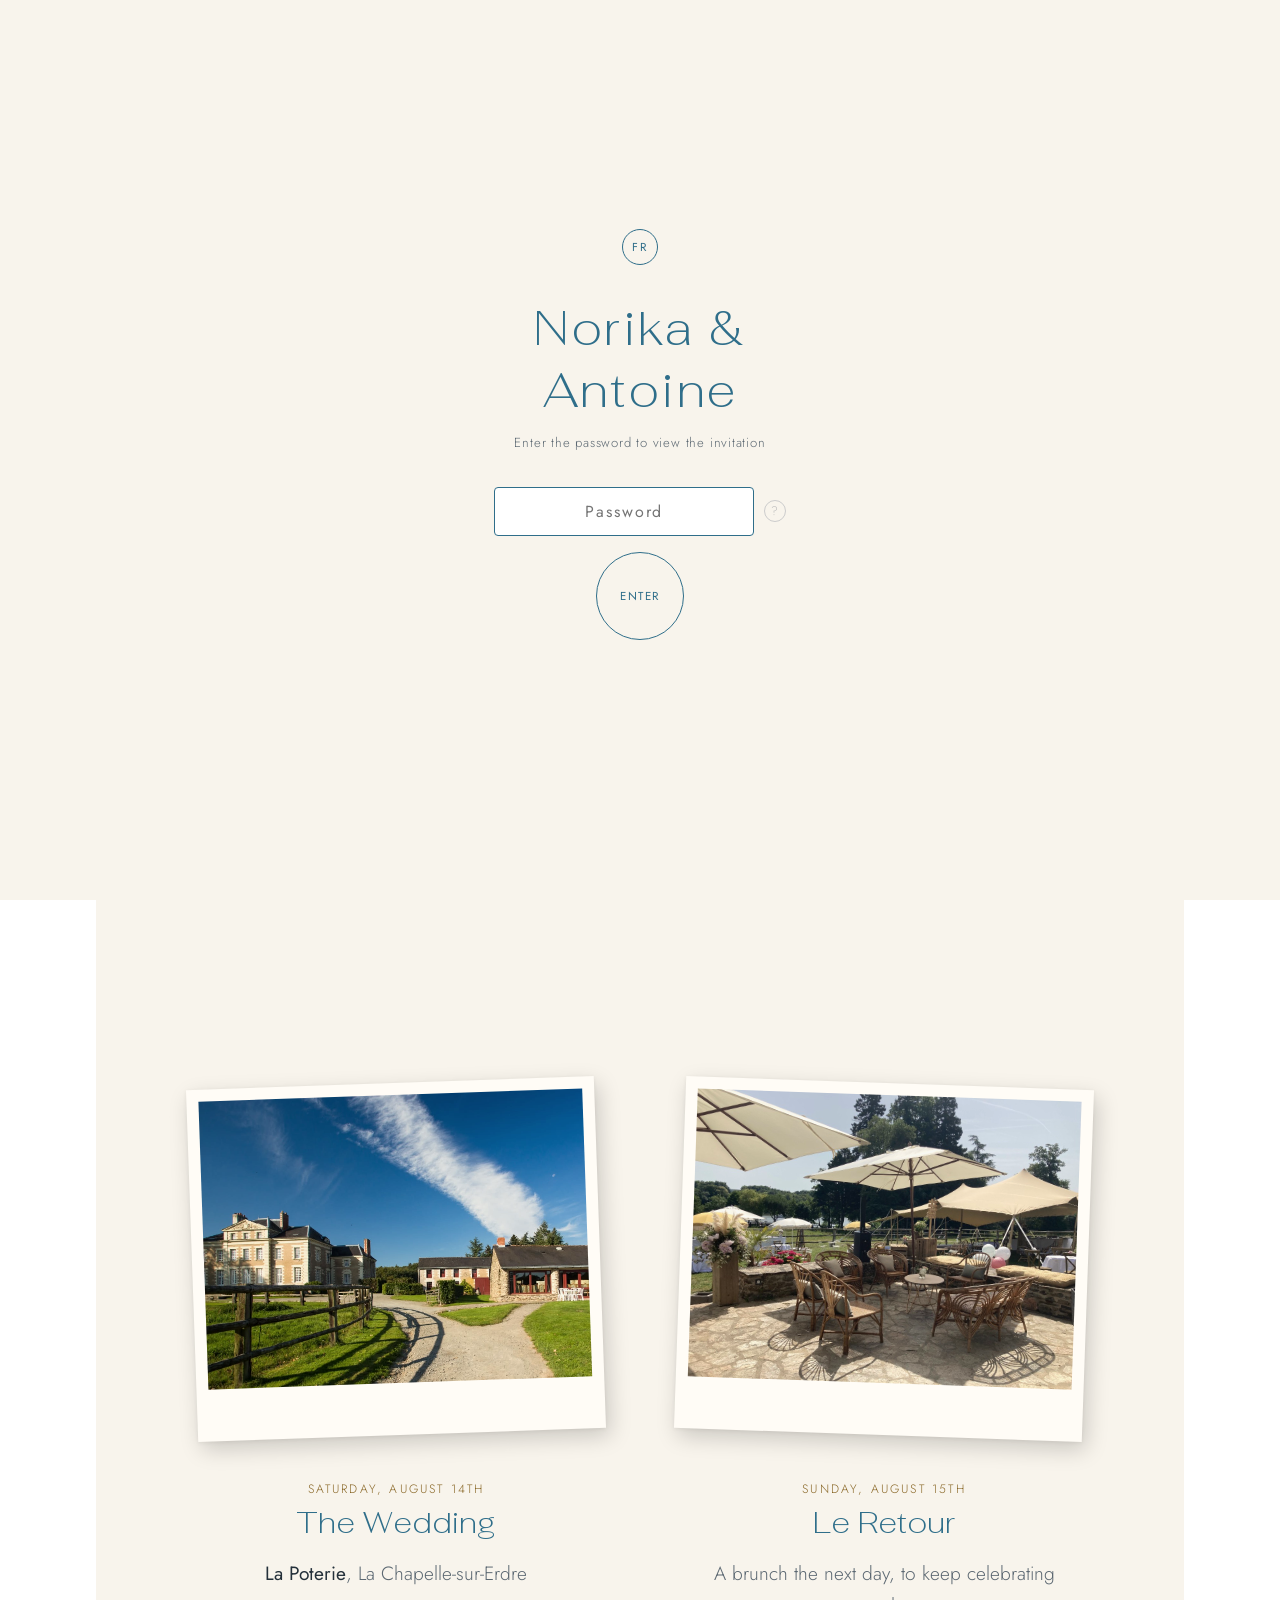
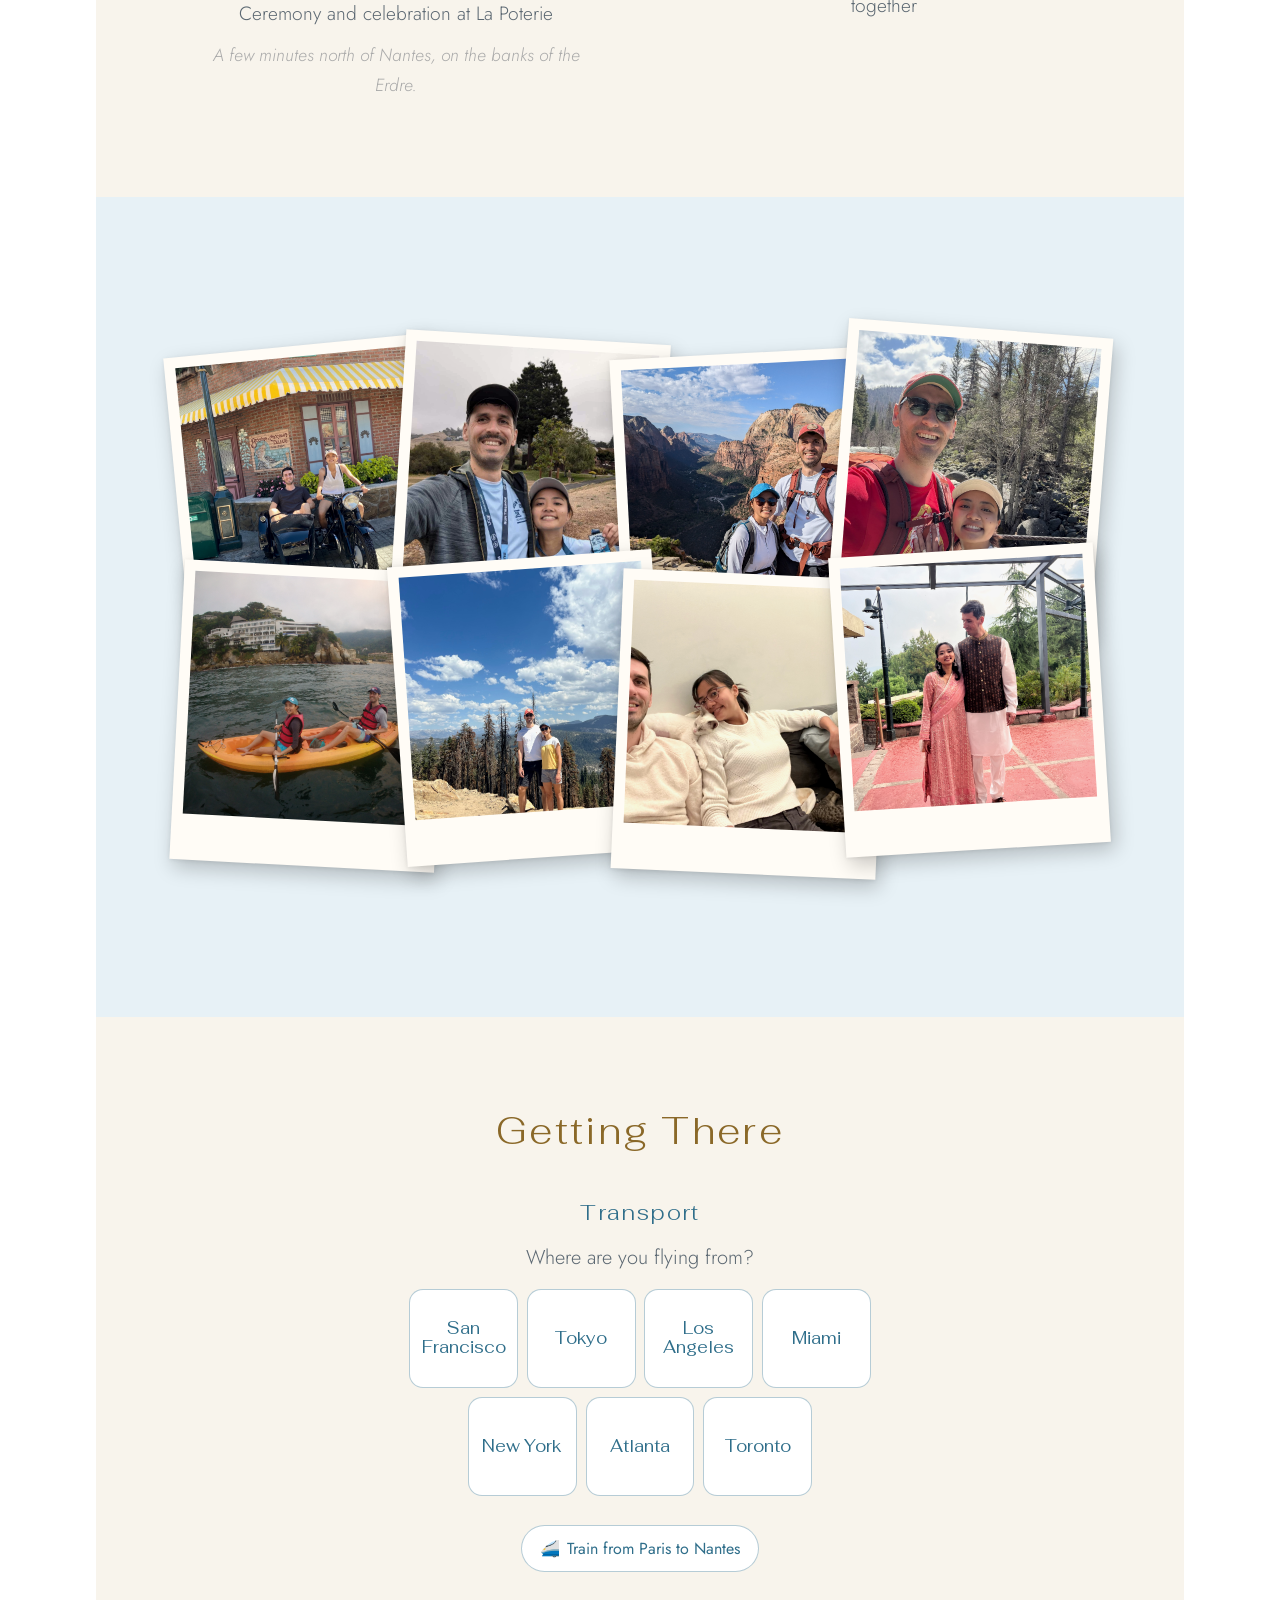
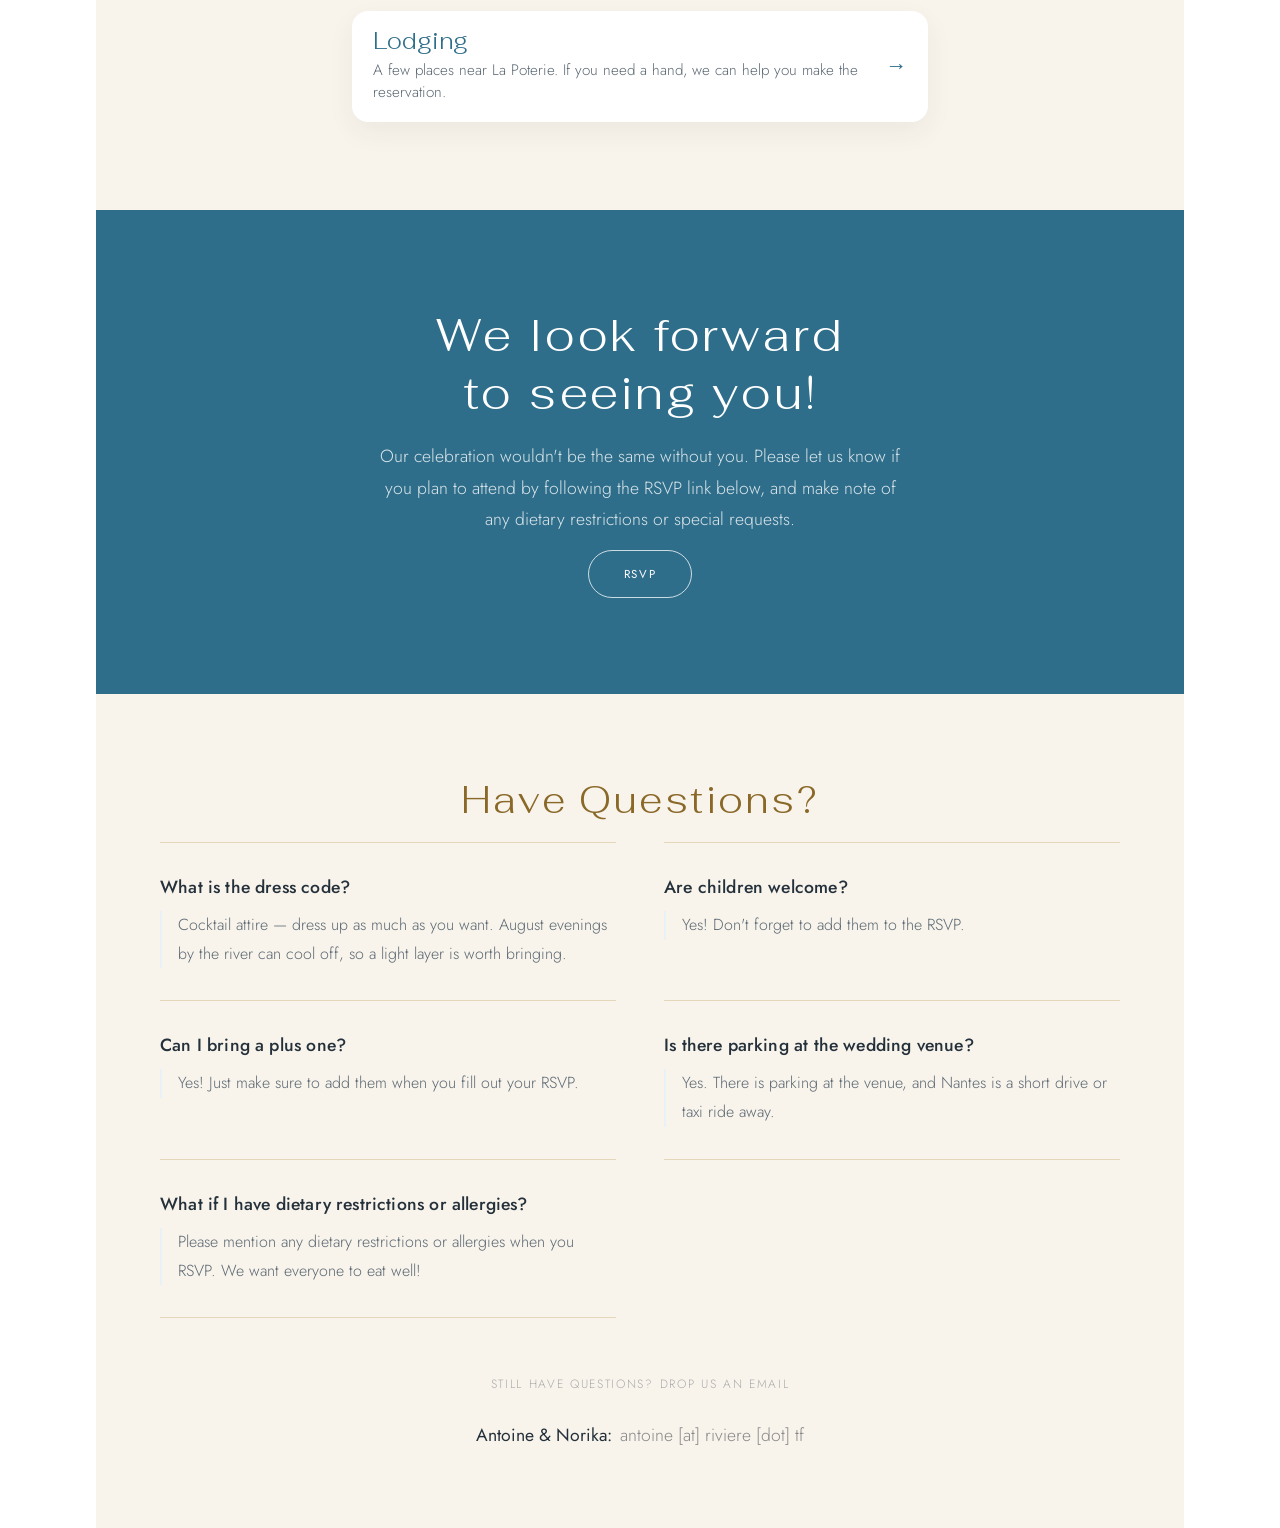
==== commit 89d621d0: "Dress the invitation in blue and gold, with sage and beige still one switch away." ====
--- a/index.html
+++ b/index.html
@@ -1,5 +1,5 @@
 <!DOCTYPE html>
-<html lang="en">
+<html lang="en" data-theme="blue">
 <head>
   <meta charset="UTF-8" />
   <meta name="viewport" content="width=device-width, initial-scale=1.0" />
@@ -7,7 +7,7 @@
   <link rel="icon" href="favicon.svg" type="image/svg+xml" />
   <link rel="icon" href="favicon.png" type="image/png" sizes="32x32" />
   <link rel="apple-touch-icon" href="apple-touch-icon.png" />
-  <link rel="stylesheet" href="styles.css?v=26" />
+  <link rel="stylesheet" href="styles.css?v=28" />
   <link rel="preconnect" href="https://fonts.googleapis.com" />
   <link rel="preconnect" href="https://fonts.gstatic.com" crossorigin />
   <link href="https://fonts.googleapis.com/css2?family=Caveat:wght@400&family=Fahkwang:wght@200;300&family=Jost:wght@300;400&display=swap" rel="stylesheet" />
--- a/styles.css
+++ b/styles.css
@@ -1,21 +1,65 @@
 /* ============================================================
    TOKENS
    ============================================================ */
+/*
+  Themes. Blue and gold is the default. Set <html data-theme="green">
+  to restore the original sage and beige. --green is the accent in either theme.
+*/
+:root,
+[data-theme="blue"] {
+  --green:     #2F6E8A;
+  --cream:     #F8F4EC;
+  --blush:     #E7F1F6;
+  --photo:     #FFFCF6;
+  --line:      #E4D6B8;
+  --text:      #24303A;
+  --muted:     #5C6872;
+  --gold:      #8A6828;
+  --gold-fill: #C6A45C;
+  --on-gold:   #1C2A33;
+}
+[data-theme="green"] {
+  --green:     #5c8a6a;
+  --cream:     #FEF7F1;
+  --blush:     #ECD2C4;
+  --photo:     #fffef8;
+  --line:      #e0d4cc;
+  --text:      #343434;
+  --muted:     #707070;
+  --gold:      #343434;
+  --gold-fill: #5c8a6a;
+  --on-gold:   #fff;
+}
 :root {
-  /* colours */
-  --green:  #5c8a6a;
-  --cream:  #FEF7F1;
-  --blush:  #ECD2C4;
-  --text:   #343434;
-  --muted:  #707070;
-
-  /* layout */
   --pad-x:  6rem;
   --nav-h:  58px;
-
-  /* type */
   --font-display: 'Fahkwang', serif;
   --font-body:    'Jost', sans-serif;
+}
+
+/* Gold is the celebratory accent on the blue theme only. */
+[data-theme="blue"] .section-title,
+[data-theme="blue"] .program__date {
+  color: var(--gold);
+}
+[data-theme="blue"] .nav {
+  border-bottom-color: color-mix(in srgb, var(--gold) 35%, transparent);
+}
+[data-theme="blue"] .nav__rsvp {
+  background: var(--gold-fill);
+  color: var(--on-gold);
+}
+[data-theme="blue"] .nav__rsvp:hover {
+  opacity: 1;
+  background: #D4B36A;
+}
+[data-theme="blue"] .hero__date,
+[data-theme="blue"] .rsvp-banner__deadline {
+  color: #F3E6C0 !important;
+}
+[data-theme="blue"] .hero__couple {
+  background: var(--gold-fill);
+  padding: 4px;
 }
 
 /* ============================================================
@@ -89,7 +133,7 @@
   align-items: center;
   gap: 2.5rem;
   padding: 0 var(--pad-x);
-  background: rgba(254, 247, 241, 0.94);
+  background: color-mix(in srgb, var(--cream) 94%, transparent);
   backdrop-filter: blur(10px);
   -webkit-backdrop-filter: blur(10px);
   border-bottom: 1px solid rgba(0,0,0,0.06);
@@ -143,7 +187,7 @@
   letter-spacing: 0.14em;
   text-transform: uppercase;
   cursor: pointer;
-  transition: opacity 0.2s;
+  transition: background 0.2s, opacity 0.2s;
 }
 .nav__rsvp:hover { opacity: 0.85; }
 
@@ -321,7 +365,7 @@
 }
 
 .program__photo-wrap {
-  background: #fffef8;
+  background: var(--photo);
   padding: 12px 12px 52px;
   box-shadow: 4px 8px 22px rgba(0,0,0,0.18), 0 1px 4px rgba(0,0,0,0.06);
   margin-bottom: 2.8rem;
@@ -379,7 +423,7 @@
 /* ── polaroid base ── */
 .polaroid {
   position: absolute;
-  background: #fffef8;
+  background: var(--photo);
   padding: 11px 11px 46px;
   box-shadow: 4px 8px 20px rgba(0,0,0,0.22), 0 1px 4px rgba(0,0,0,0.08);
   width: 265px;
@@ -449,7 +493,7 @@
   font-size: 1rem;
   color: var(--green);
   background: #fff;
-  border: 1px solid rgba(92, 138, 106, 0.35);
+  border: 1px solid color-mix(in srgb, var(--green) 35%, transparent);
   border-radius: 999px;
   cursor: pointer;
 }
@@ -529,7 +573,7 @@
   text-align: center;
   color: var(--green);
   background: #fff;
-  border: 1px solid rgba(92, 138, 106, 0.35);
+  border: 1px solid color-mix(in srgb, var(--green) 35%, transparent);
   border-radius: 14px;
   cursor: pointer;
 }
@@ -656,7 +700,7 @@
   flex: 1;
   min-width: 1.8rem;
   margin: 0.55rem 0.45rem 0;
-  border-top: 1.5px dashed rgba(92, 138, 106, 0.5);
+  border-top: 1.5px dashed color-mix(in srgb, var(--green) 50%, transparent);
 }
 .ticket__leg::before {
   content: "✈";
@@ -715,7 +759,7 @@
     flex: 1 1 auto;
     min-width: 2.4rem;
     margin: 0.4rem 0.18rem 1.25rem;
-    border-top: 1.5px dashed rgba(92, 138, 106, 0.5);
+    border-top: 1.5px dashed color-mix(in srgb, var(--green) 50%, transparent);
   }
   .ticket__dur {
     top: 0.16rem;
@@ -911,7 +955,7 @@
 
 /* ── form inside modal ── */
 .rsvp__update-banner {
-  background: #e8f0eb;
+  background: color-mix(in srgb, var(--green) 14%, white);
   color: var(--green);
   font-size: 0.8rem;
   letter-spacing: 0.1em;
@@ -1169,7 +1213,7 @@
 
 .registry__message {
   padding: 1.5rem 1.75rem 1.85rem;
-  border-top: 1px solid rgba(92, 138, 106, 0.18);
+  border-top: 1px solid color-mix(in srgb, var(--green) 18%, transparent);
   background: rgba(255, 255, 255, 0.55);
 }
 
@@ -1302,9 +1346,9 @@
 }
 .faq__item {
   padding: 2rem 0;
-  border-bottom: 1px solid #e0d4cc;
-}
-.faq__item:nth-child(-n+2) { border-top: 1px solid #e0d4cc; }
+  border-bottom: 1px solid var(--line);
+}
+.faq__item:nth-child(-n+2) { border-top: 1px solid var(--line); }
 .faq__q {
   font-family: var(--font-body);
   font-size: 1.1rem;
@@ -1465,7 +1509,7 @@
   .questions { padding: 3rem var(--pad-x); }
   .faq { grid-template-columns: 1fr; margin-bottom: 2rem; }
   .faq__item:nth-child(-n+2) { border-top: none; }
-  .faq__item:first-child { border-top: 1px solid #e0d4cc; }
+  .faq__item:first-child { border-top: 1px solid var(--line); }
 }
 
 /* ============================================================
@@ -1795,7 +1839,7 @@
   bottom: calc(100% + 0.55rem);
   z-index: 2;
   padding: 0.85rem 1rem 0.95rem;
-  background: rgba(255, 252, 247, 0.96);
+  background: color-mix(in srgb, var(--photo) 96%, transparent);
   border-radius: 3px;
   box-shadow: 0 8px 24px rgba(0, 0, 0, 0.12);
   opacity: 0;
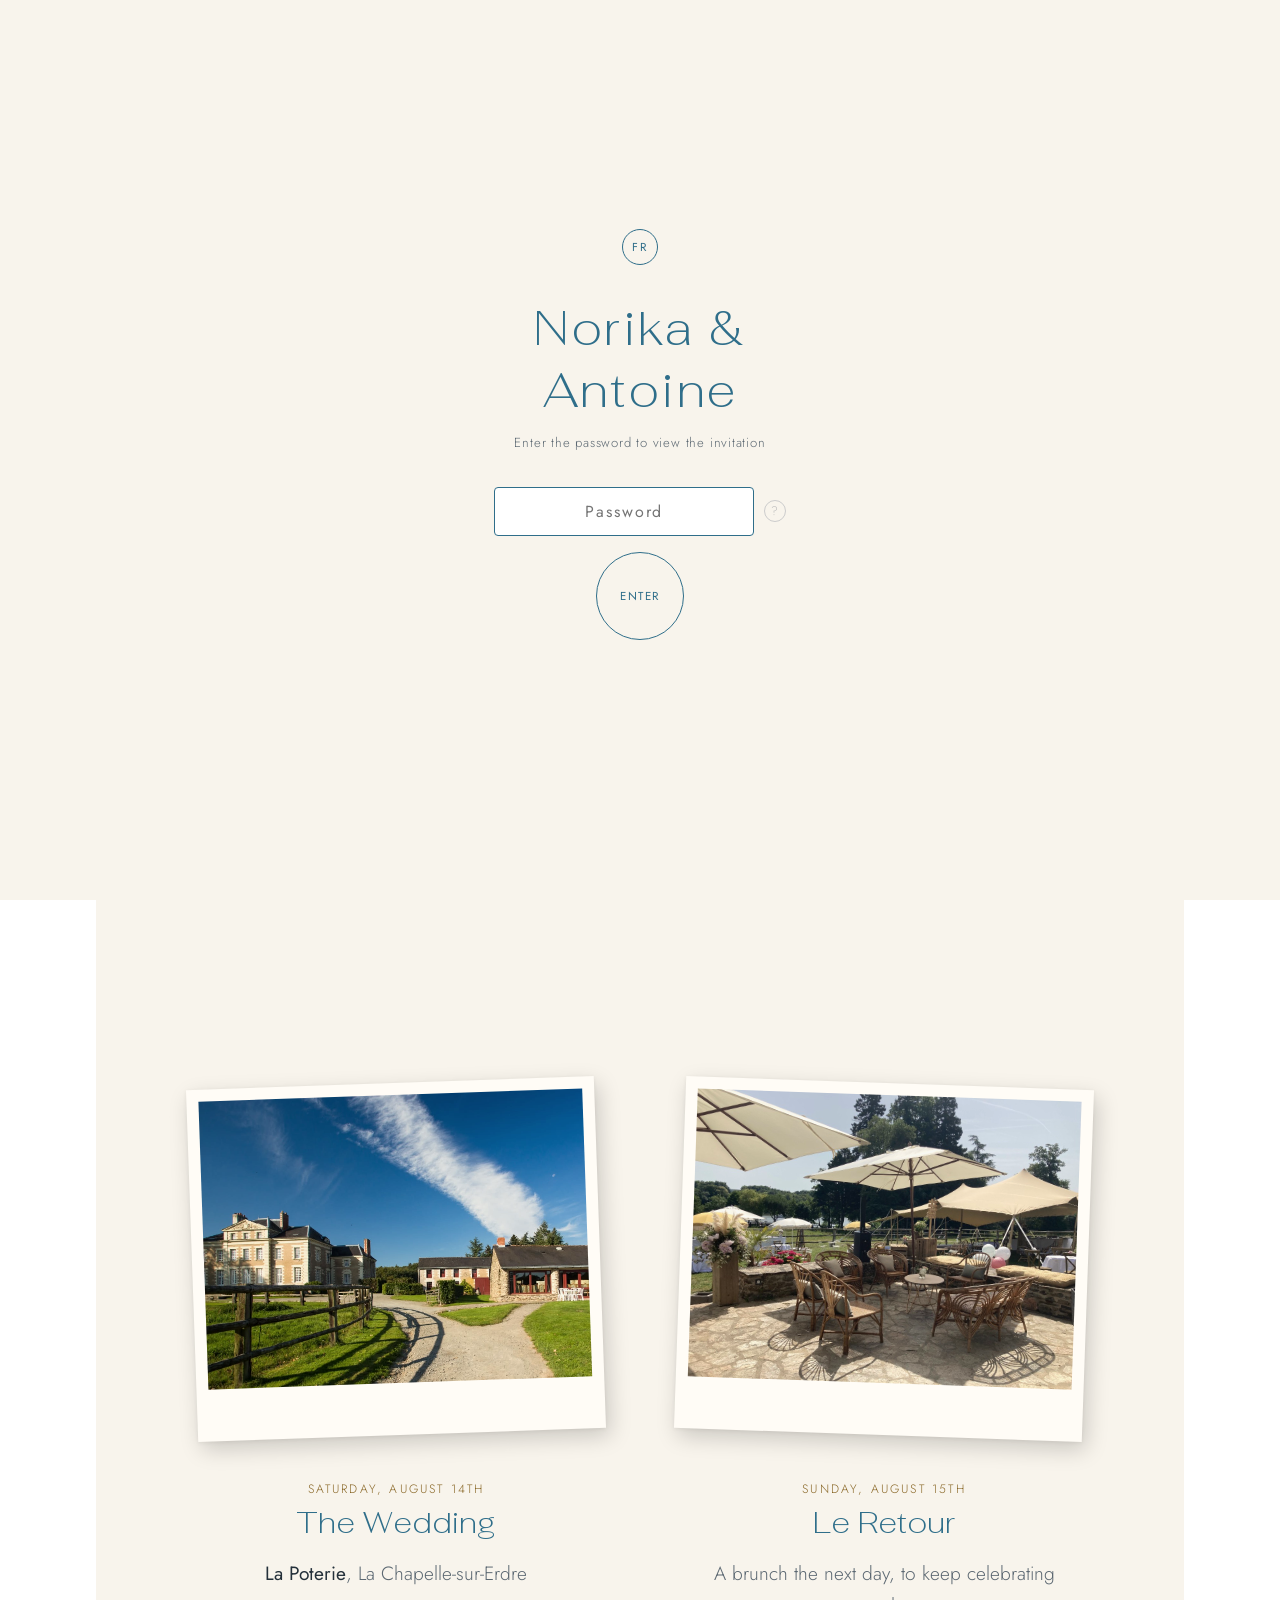
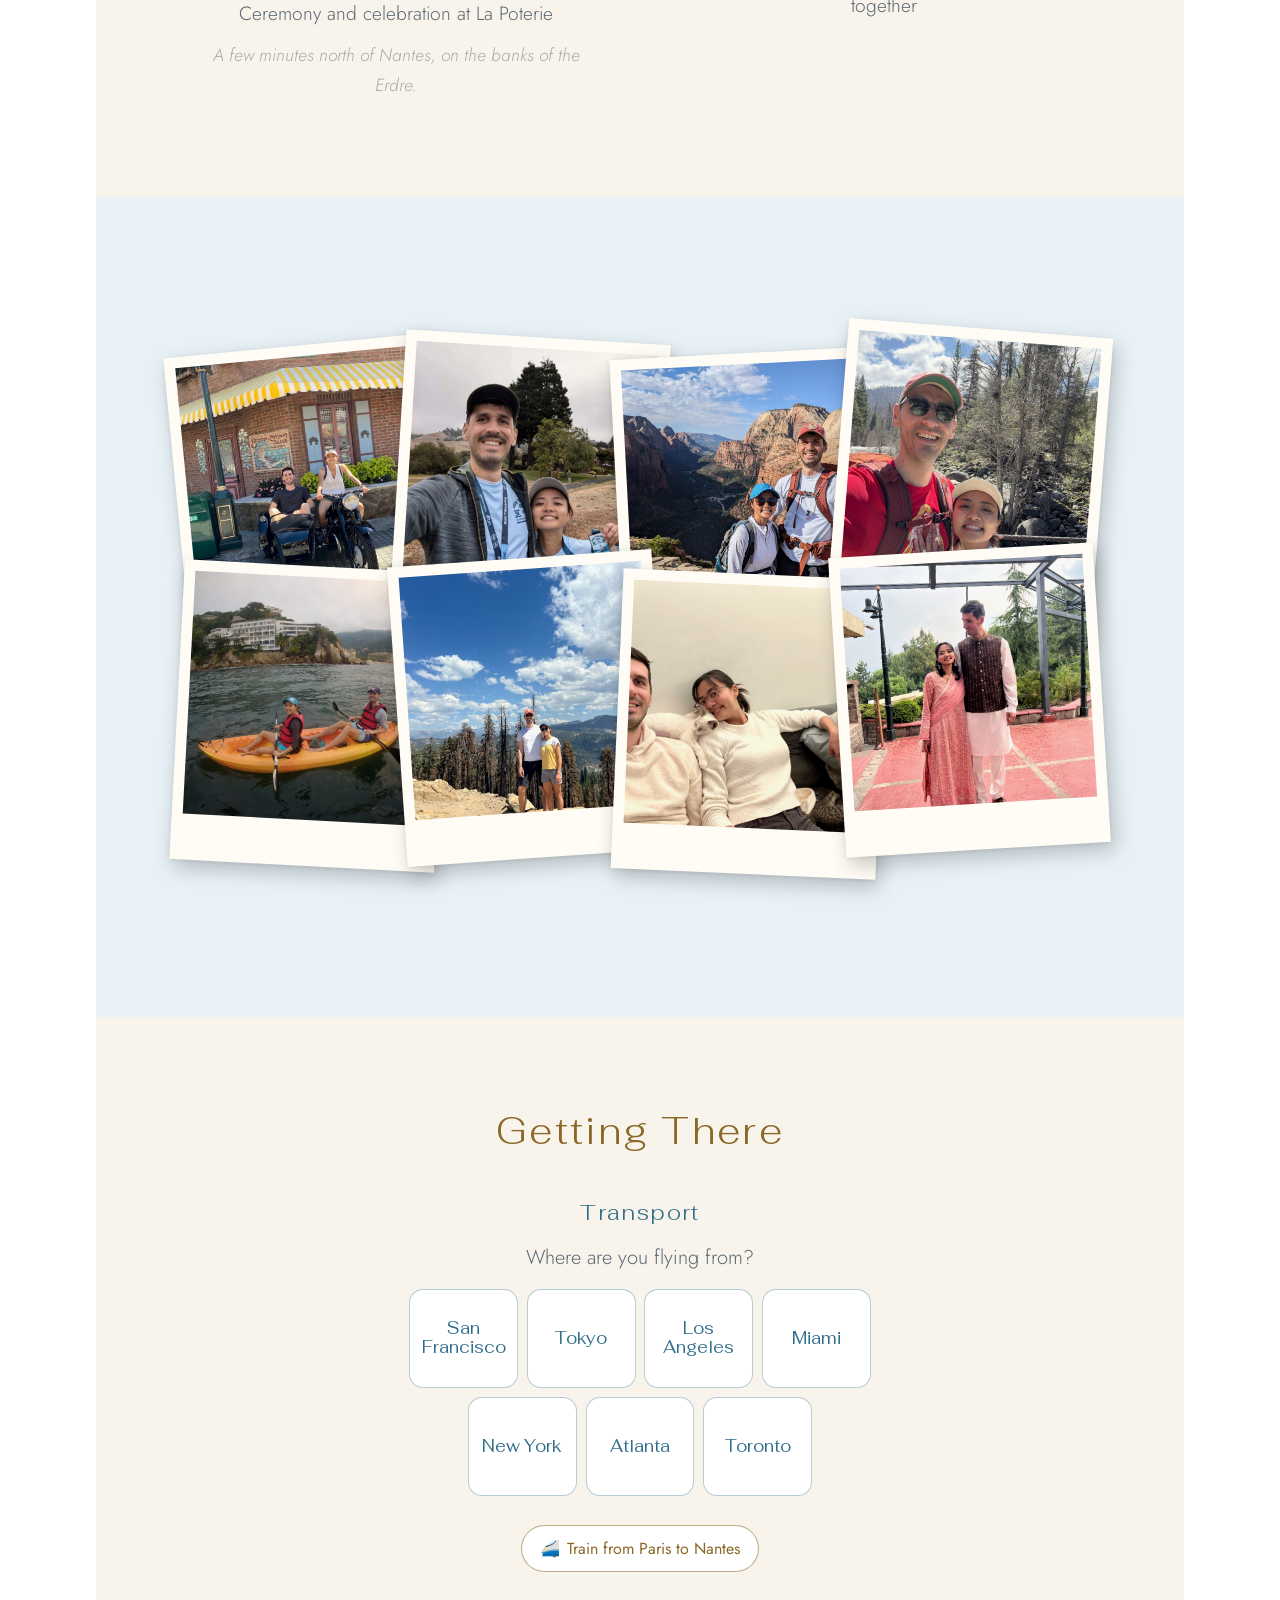
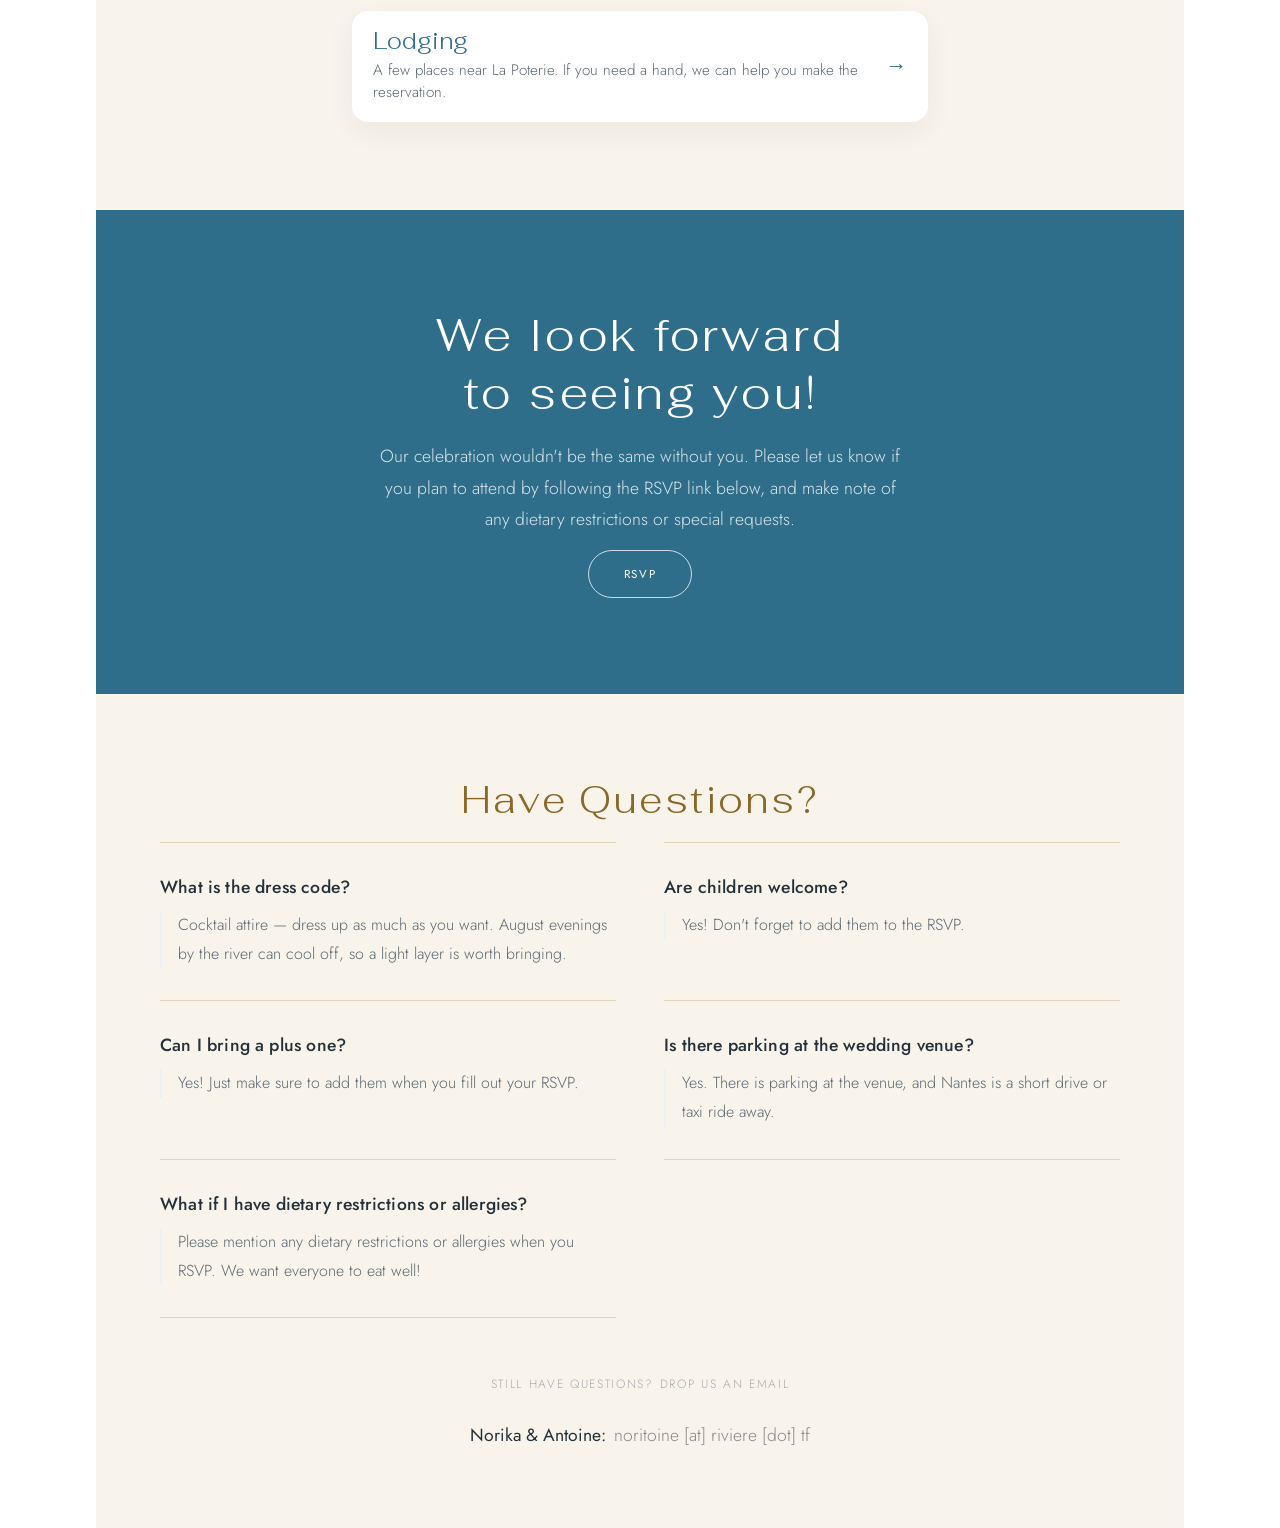
==== commit 00dcabaa: "Let boarding passes fly into place, cycle the header photos, and share one contact address." ====
--- a/index.html
+++ b/index.html
@@ -7,7 +7,7 @@
   <link rel="icon" href="favicon.svg" type="image/svg+xml" />
   <link rel="icon" href="favicon.png" type="image/png" sizes="32x32" />
   <link rel="apple-touch-icon" href="apple-touch-icon.png" />
-  <link rel="stylesheet" href="styles.css?v=28" />
+  <link rel="stylesheet" href="styles.css?v=44" />
   <link rel="preconnect" href="https://fonts.googleapis.com" />
   <link rel="preconnect" href="https://fonts.gstatic.com" crossorigin />
   <link href="https://fonts.googleapis.com/css2?family=Caveat:wght@400&family=Fahkwang:wght@200;300&family=Jost:wght@300;400&display=swap" rel="stylesheet" />
@@ -68,9 +68,9 @@
     <div class="hero__right">
       <img src="images/nantes.jpg?v=2" alt="Nantes and the Loire" />
     </div>
-    <div class="hero__couple">
+    <button type="button" class="hero__couple" id="hero-couple">
       <img src="images/japan.jpeg" alt="Norika and Antoine" />
-    </div>
+    </button>
   </section>
 
   <!-- TAGLINE -->
@@ -149,7 +149,7 @@
         </button>
       </div>
       <div class="trip-plan" id="trip-plan" hidden>
-        <article class="ticket">
+        <article class="ticket" tabindex="0" role="button">
           <div class="ticket__stub">
             <span class="ticket__mark" aria-hidden="true">✈️</span>
             <span data-i18n="getting-there.via.paris"></span>
@@ -160,6 +160,7 @@
                 <span class="ticket__city" data-trip-name></span>
               </span>
               <span class="ticket__leg ticket__leg--timed">
+                <span class="ticket__icon" aria-hidden="true">✈</span>
                 <span class="ticket__dur" data-first="cdg"></span>
               </span>
               <span class="ticket__end">
@@ -167,6 +168,7 @@
                 <span class="ticket__place" data-i18n="getting-there.hub.paris"></span>
               </span>
               <span class="ticket__leg ticket__leg--timed">
+                <span class="ticket__icon" aria-hidden="true">✈</span>
                 <span class="ticket__dur" data-i18n="getting-there.leaf.cdg.fly"></span>
               </span>
               <span class="ticket__end">
@@ -177,7 +179,7 @@
             <span class="ticket__airports" data-trip-airports data-hub="cdg" hidden></span>
           </div>
         </article>
-        <article class="ticket">
+        <article class="ticket" tabindex="0" role="button">
           <div class="ticket__stub">
             <span class="ticket__mark" aria-hidden="true">✈️</span>
             <span data-i18n="getting-there.via.amsterdam"></span>
@@ -188,6 +190,7 @@
                 <span class="ticket__city" data-trip-name></span>
               </span>
               <span class="ticket__leg ticket__leg--timed">
+                <span class="ticket__icon" aria-hidden="true">✈</span>
                 <span class="ticket__dur" data-first="ams"></span>
               </span>
               <span class="ticket__end">
@@ -195,6 +198,7 @@
                 <span class="ticket__place" data-i18n="getting-there.hub.amsterdam"></span>
               </span>
               <span class="ticket__leg ticket__leg--timed">
+                <span class="ticket__icon" aria-hidden="true">✈</span>
                 <span class="ticket__dur" data-i18n="getting-there.leaf.ams"></span>
               </span>
               <span class="ticket__end">
@@ -205,7 +209,7 @@
             <span class="ticket__airports" data-trip-airports data-hub="ams" hidden></span>
           </div>
         </article>
-        <article class="ticket" data-montreal>
+        <article class="ticket" data-montreal tabindex="0" role="button">
           <div class="ticket__stub">
             <span class="ticket__mark" aria-hidden="true">✈️</span>
             <span data-i18n="getting-there.via.montreal"></span>
@@ -216,6 +220,7 @@
                 <span class="ticket__city" data-trip-name></span>
               </span>
               <span class="ticket__leg ticket__leg--timed">
+                <span class="ticket__icon" aria-hidden="true">✈</span>
                 <span class="ticket__dur" data-first="yul"></span>
               </span>
               <span class="ticket__end">
@@ -223,6 +228,7 @@
                 <span class="ticket__place" data-i18n="getting-there.hub.montreal"></span>
               </span>
               <span class="ticket__leg ticket__leg--timed">
+                <span class="ticket__icon" aria-hidden="true">✈</span>
                 <span class="ticket__dur" data-i18n="getting-there.leaf.yul"></span>
               </span>
               <span class="ticket__end">
@@ -238,7 +244,7 @@
         <span data-i18n="getting-there.train.toggle"></span>
       </button>
       <div class="trip-plan" id="train-plan" hidden>
-        <article class="ticket">
+        <article class="ticket" tabindex="0" role="button">
           <div class="ticket__stub">
             <span class="ticket__mark" aria-hidden="true">🚄</span>
             <span data-i18n="getting-there.train.stub.airport"></span>
@@ -249,6 +255,7 @@
                 <span class="ticket__code">CDG</span>
               </span>
               <span class="ticket__leg ticket__leg--timed ticket__leg--train">
+                <span class="ticket__icon" aria-hidden="true">🚄</span>
                 <span class="ticket__dur" data-i18n="getting-there.leaf.train.cdg"></span>
               </span>
               <span class="ticket__end">
@@ -258,7 +265,7 @@
             <p class="ticket__note" data-i18n="getting-there.train.cdg.note"></p>
           </div>
         </article>
-        <article class="ticket">
+        <article class="ticket" tabindex="0" role="button">
           <div class="ticket__stub">
             <span class="ticket__mark" aria-hidden="true">🚄</span>
             <span data-i18n="getting-there.train.stub.city"></span>
@@ -269,6 +276,7 @@
                 <span class="ticket__station" data-i18n="getting-there.train.montparnasse"></span>
               </span>
               <span class="ticket__leg ticket__leg--timed ticket__leg--train">
+                <span class="ticket__icon" aria-hidden="true">🚄</span>
                 <span class="ticket__dur" data-i18n="getting-there.leaf.train.montparnasse"></span>
               </span>
               <span class="ticket__end">
@@ -458,8 +466,8 @@
     <p class="questions__sub" data-i18n="questions.sub"></p>
     <div class="questions__contacts">
       <div class="questions__contact">
-        <span class="name">Antoine &amp; Norika:</span>
-        <span class="phone">antoine&nbsp;[at]&nbsp;riviere&nbsp;[dot]&nbsp;tf</span>
+        <span class="name">Norika &amp; Antoine:</span>
+        <span class="phone">noritoine&nbsp;[at]&nbsp;riviere&nbsp;[dot]&nbsp;tf</span>
       </div>
     </div>
   </section>
@@ -485,7 +493,7 @@
   </div>
 
   <script src="translations.js"></script>
-  <script src="app.js?v=6"></script>
+  <script src="app.js?v=21"></script>
   <script src="rsvp.js"></script>
 </body>
 </html>
--- a/styles.css
+++ b/styles.css
@@ -318,15 +318,25 @@
   width: clamp(160px, 18vw, 260px);
   background: #fff;
   padding: 3px;
+  border: 0;
   border-radius: 5px;
   box-shadow: 0 20px 56px rgba(0,0,0,0.32);
+  cursor: pointer;
+  font: inherit;
+  appearance: none;
+}
+.hero__couple:focus-visible {
+  outline: 2px solid var(--gold-fill, var(--green));
+  outline-offset: 3px;
 }
 .hero__couple img {
   width: 100%;
   height: auto;
   display: block;
+  object-fit: cover;
   object-position: top center;
 }
+.hero__couple img.is-cats { object-position: center; }
 
 /* ============================================================
    TAGLINE
@@ -491,16 +501,16 @@
   padding: 0.7rem 1.15rem;
   font-family: inherit;
   font-size: 1rem;
-  color: var(--green);
+  color: var(--gold);
   background: #fff;
-  border: 1px solid color-mix(in srgb, var(--green) 35%, transparent);
+  border: 1px solid color-mix(in srgb, var(--gold) 55%, transparent);
   border-radius: 999px;
   cursor: pointer;
 }
 .trip-train.is-on {
-  background: var(--green);
-  color: #fff;
-  border-color: var(--green);
+  background: var(--gold-fill);
+  color: var(--on-gold);
+  border-color: var(--gold-fill);
 }
 .trip-train__mark {
   font-family: "Apple Color Emoji", "Segoe UI Emoji", "Noto Color Emoji", sans-serif;
@@ -620,6 +630,11 @@
   background: #fff;
   border-radius: 16px;
   box-shadow: 0 10px 28px rgba(52, 52, 52, 0.06);
+  cursor: pointer;
+}
+.ticket:focus-visible {
+  outline: none;
+  box-shadow: 0 10px 28px rgba(52, 52, 52, 0.06), inset 0 0 0 2px var(--green);
 }
 .ticket__stub {
   position: relative;
@@ -702,17 +717,54 @@
   margin: 0.55rem 0.45rem 0;
   border-top: 1.5px dashed color-mix(in srgb, var(--green) 50%, transparent);
 }
-.ticket__leg::before {
-  content: "✈";
+.ticket__leg--timed { margin-bottom: 0.85rem; }
+.ticket__icon {
   position: absolute;
   top: -0.72rem;
+  left: 0;
   font-size: 0.85rem;
   line-height: 1;
-  animation: ticket-fly 3.4s linear infinite;
-}
-.ticket__leg--timed { margin-bottom: 0.85rem; }
-.ticket__leg--timed::before { animation-duration: 2.4s; }
-.ticket__leg--train::before { content: "🚄"; font-size: 0.75rem; }
+  opacity: 1;
+  transition: opacity 0.5s ease;
+}
+.ticket__leg.is-flying .ticket__icon {
+  animation: ticket-fly 1.6s linear 1 forwards;
+  transition: none;
+}
+.ticket__leg--train.is-flying .ticket__icon {
+  animation-duration: 2.6s;
+}
+.ticket__leg.is-parked .ticket__icon {
+  left: calc(100% - 0.7rem);
+  transition: none;
+}
+.ticket__leg.is-fading .ticket__icon {
+  left: calc(100% - 0.7rem);
+  opacity: 0;
+}
+.ticket__leg.is-arrived .ticket__icon {
+  left: calc(50% - 0.35rem);
+  opacity: 1;
+}
+.ticket__leg--train .ticket__icon {
+  font-size: 0.8rem;
+  /* The emoji nose points left; the leg runs left to right. */
+  transform: scaleX(-1);
+  transition-duration: 0.8s;
+}
+#train-plan .ticket:focus-visible {
+  box-shadow: 0 10px 28px rgba(52, 52, 52, 0.06), inset 0 0 0 2px var(--gold-fill);
+}
+#train-plan .ticket__stub {
+  background: var(--gold-fill);
+  color: var(--on-gold);
+}
+#train-plan .ticket__leg {
+  border-top-color: color-mix(in srgb, var(--gold) 55%, transparent);
+}
+#train-plan .ticket__dur {
+  color: var(--gold);
+}
 .ticket__dur {
   position: absolute;
   top: 0.35rem;
@@ -734,8 +786,17 @@
   to { left: calc(100% - 0.7rem); }
 }
 @media (prefers-reduced-motion: reduce) {
-  .trip-plan.is-in .ticket,
-  .ticket__leg::before { animation: none; }
+  .trip-plan.is-in .ticket { animation: none; }
+  .ticket__icon,
+  .ticket__leg.is-flying .ticket__icon,
+  .ticket__leg.is-parked .ticket__icon,
+  .ticket__leg.is-fading .ticket__icon,
+  .ticket__leg.is-arrived .ticket__icon {
+    animation: none;
+    transition: none;
+    opacity: 1;
+    left: calc(50% - 0.35rem);
+  }
 }
 @media (max-width: 520px) {
   .stay-link { margin-left: 0.85rem; margin-right: 0.85rem; }
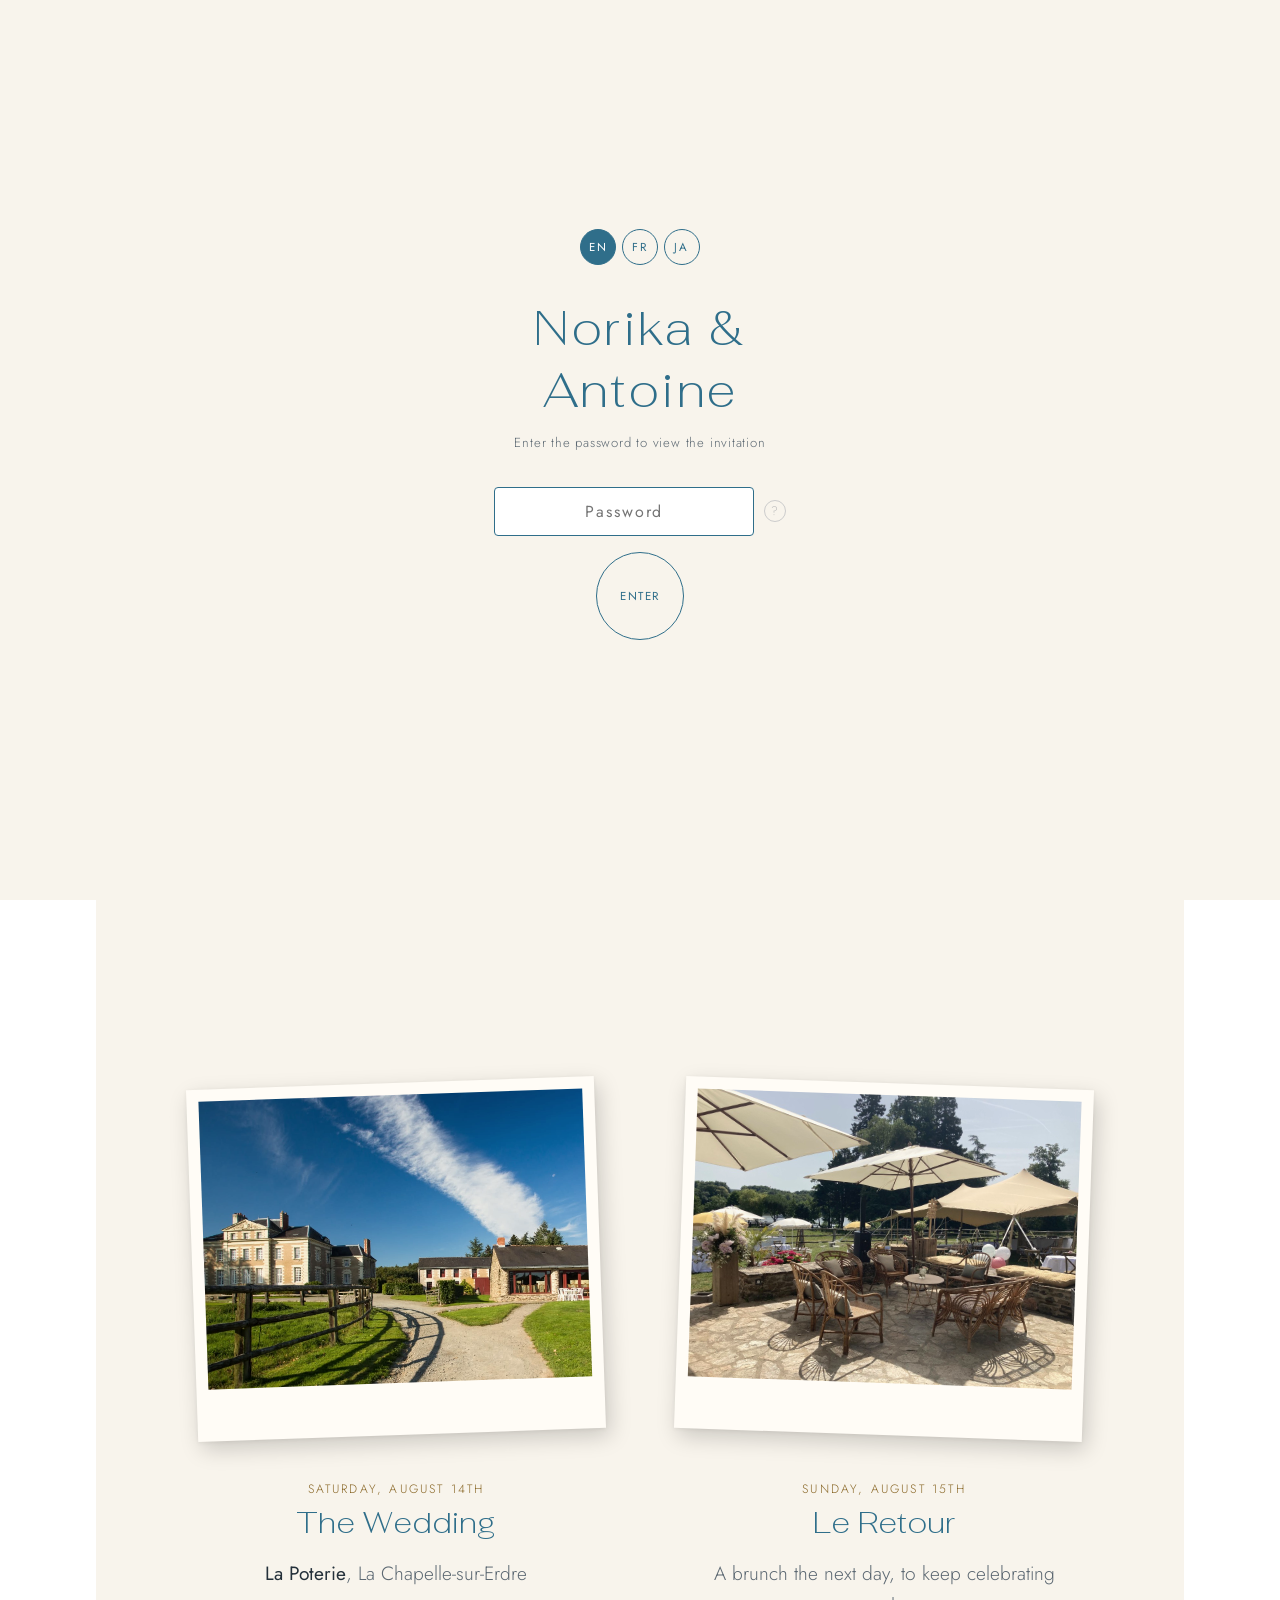
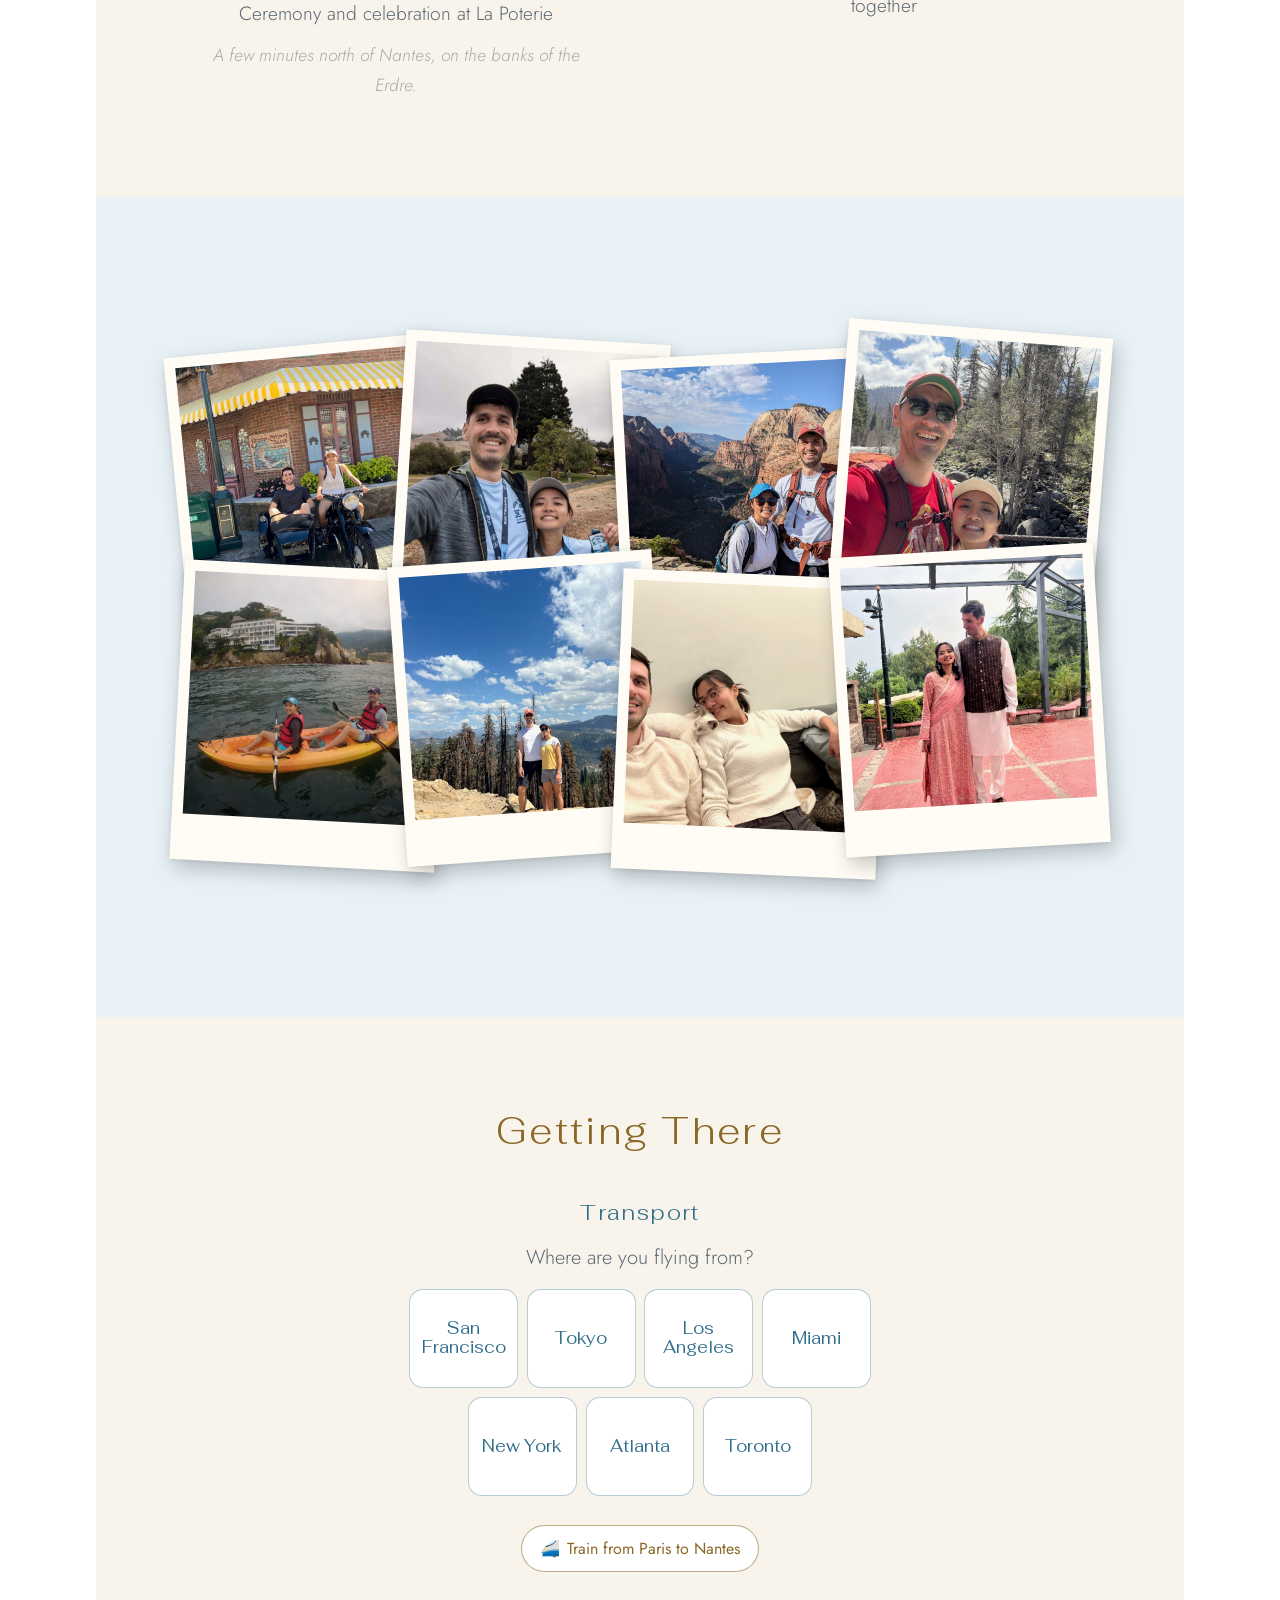
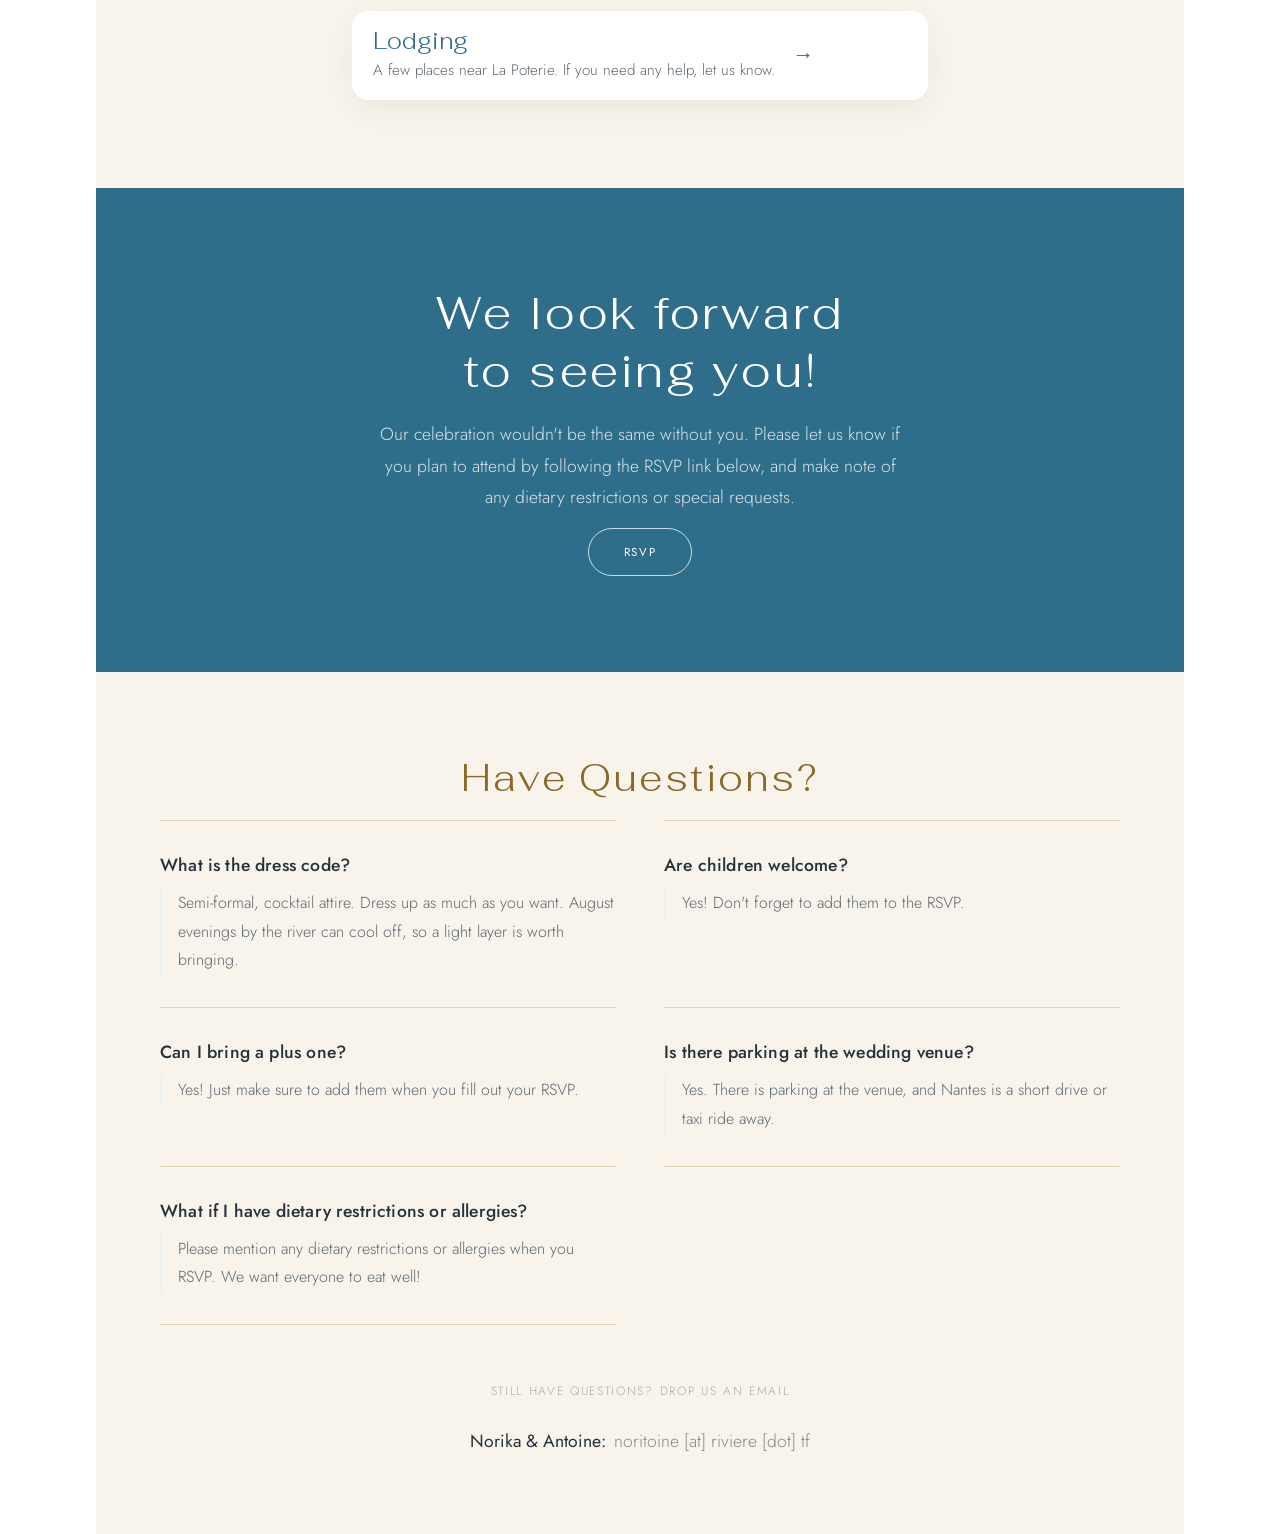
==== commit 2e323a5a: "Add Japanese beside English and French, and refresh the invitation copy and header photos." ====
--- a/index.html
+++ b/index.html
@@ -7,7 +7,7 @@
   <link rel="icon" href="favicon.svg" type="image/svg+xml" />
   <link rel="icon" href="favicon.png" type="image/png" sizes="32x32" />
   <link rel="apple-touch-icon" href="apple-touch-icon.png" />
-  <link rel="stylesheet" href="styles.css?v=44" />
+  <link rel="stylesheet" href="styles.css?v=48" />
   <link rel="preconnect" href="https://fonts.googleapis.com" />
   <link rel="preconnect" href="https://fonts.gstatic.com" crossorigin />
   <link href="https://fonts.googleapis.com/css2?family=Caveat:wght@400&family=Fahkwang:wght@200;300&family=Jost:wght@300;400&display=swap" rel="stylesheet" />
@@ -32,7 +32,12 @@
     </div>
     <div class="nav__right">
       <button class="nav__rsvp" data-rsvp-open data-i18n="rsvp.btn"></button>
-      <button class="lang-toggle" id="main-lang-btn"></button>
+      <div class="lang-switcher lang-switcher--nav" role="group" aria-label="Language">
+        <button type="button" class="lang-toggle" data-lang="en" aria-pressed="false">EN</button>
+        <button type="button" class="lang-toggle" data-lang="fr" aria-pressed="false">FR</button>
+        <button type="button" class="lang-toggle" data-lang="ja" aria-pressed="false">JA</button>
+      </div>
+      <button type="button" class="lang-toggle lang-toggle--next" data-lang="fr">FR</button>
       <button class="nav__hamburger" id="nav-hamburger" aria-label="Menu" aria-expanded="false">
         <span></span>
         <span></span>
@@ -476,8 +481,10 @@
   <div id="gate" class="gate" style="display:none">
     <div class="gate__box">
       <!-- LANGUAGE SWITCHER (gate page) -->
-      <div class="lang-switcher lang-switcher--gate">
-        <button class="lang-toggle" id="gate-lang-btn"></button>
+      <div class="lang-switcher lang-switcher--gate" role="group" aria-label="Language">
+        <button type="button" class="lang-toggle" data-lang="en" aria-pressed="false">EN</button>
+        <button type="button" class="lang-toggle" data-lang="fr" aria-pressed="false">FR</button>
+        <button type="button" class="lang-toggle" data-lang="ja" aria-pressed="false">JA</button>
       </div>
       <h2 class="gate__title">Norika &amp; Antoine</h2>
       <p class="gate__sub" data-i18n="gate.sub"></p>
@@ -492,8 +499,8 @@
     </div>
   </div>
 
-  <script src="translations.js"></script>
-  <script src="app.js?v=21"></script>
+  <script src="translations.js?v=2"></script>
+  <script src="app.js?v=25"></script>
   <script src="rsvp.js"></script>
 </body>
 </html>
--- a/styles.css
+++ b/styles.css
@@ -1453,7 +1453,9 @@
 
   /* nav: swap to hamburger on mobile */
   .nav__links,
-  .nav__rsvp   { display: none; }
+  .nav__rsvp,
+  .lang-switcher--nav { display: none; }
+  .lang-toggle.lang-toggle--next,
   .nav__hamburger { display: flex; }
 
   /* hero: stack teal text panel on top, photo panel below */
@@ -1576,18 +1578,22 @@
 /* ============================================================
    LANGUAGE SWITCHER
    ============================================================ */
+.lang-switcher {
+  display: flex;
+  align-items: center;
+  gap: 0.35rem;
+}
 .lang-switcher--gate {
-  display: flex;
   justify-content: center;
   margin-bottom: 2rem;
 }
-
 .lang-toggle {
   display: flex;
   align-items: center;
   justify-content: center;
   width: 36px;
   height: 36px;
+  padding: 0;
   border-radius: 50%;
   border: 1px solid var(--green);
   background: transparent;
@@ -1599,7 +1605,25 @@
   cursor: pointer;
   transition: background 0.2s, color 0.2s;
 }
-.lang-toggle:hover { background: var(--green); color: #fff; }
+.lang-toggle:hover,
+.lang-toggle.is-on { background: var(--green); color: #fff; }
+.lang-toggle.lang-toggle--next { display: none; }
+@media (max-width: 768px) {
+  .lang-switcher--nav { display: none; }
+  .lang-toggle.lang-toggle--next { display: flex; }
+}
+html[lang="ja"] {
+  --font-body: "Noto Sans JP", "Hiragino Sans", "Yu Gothic", sans-serif;
+  --font-display: "Noto Serif JP", "Hiragino Mincho ProN", "Yu Mincho", serif;
+}
+html[lang="ja"] .hero__sub,
+html[lang="ja"] .hero__date,
+html[lang="ja"] .nav__link,
+html[lang="ja"] .nav__menu-link,
+html[lang="ja"] .btn {
+  letter-spacing: 0.04em;
+  text-transform: none;
+}
 
 /* ============================================================
    PASSWORD GATE
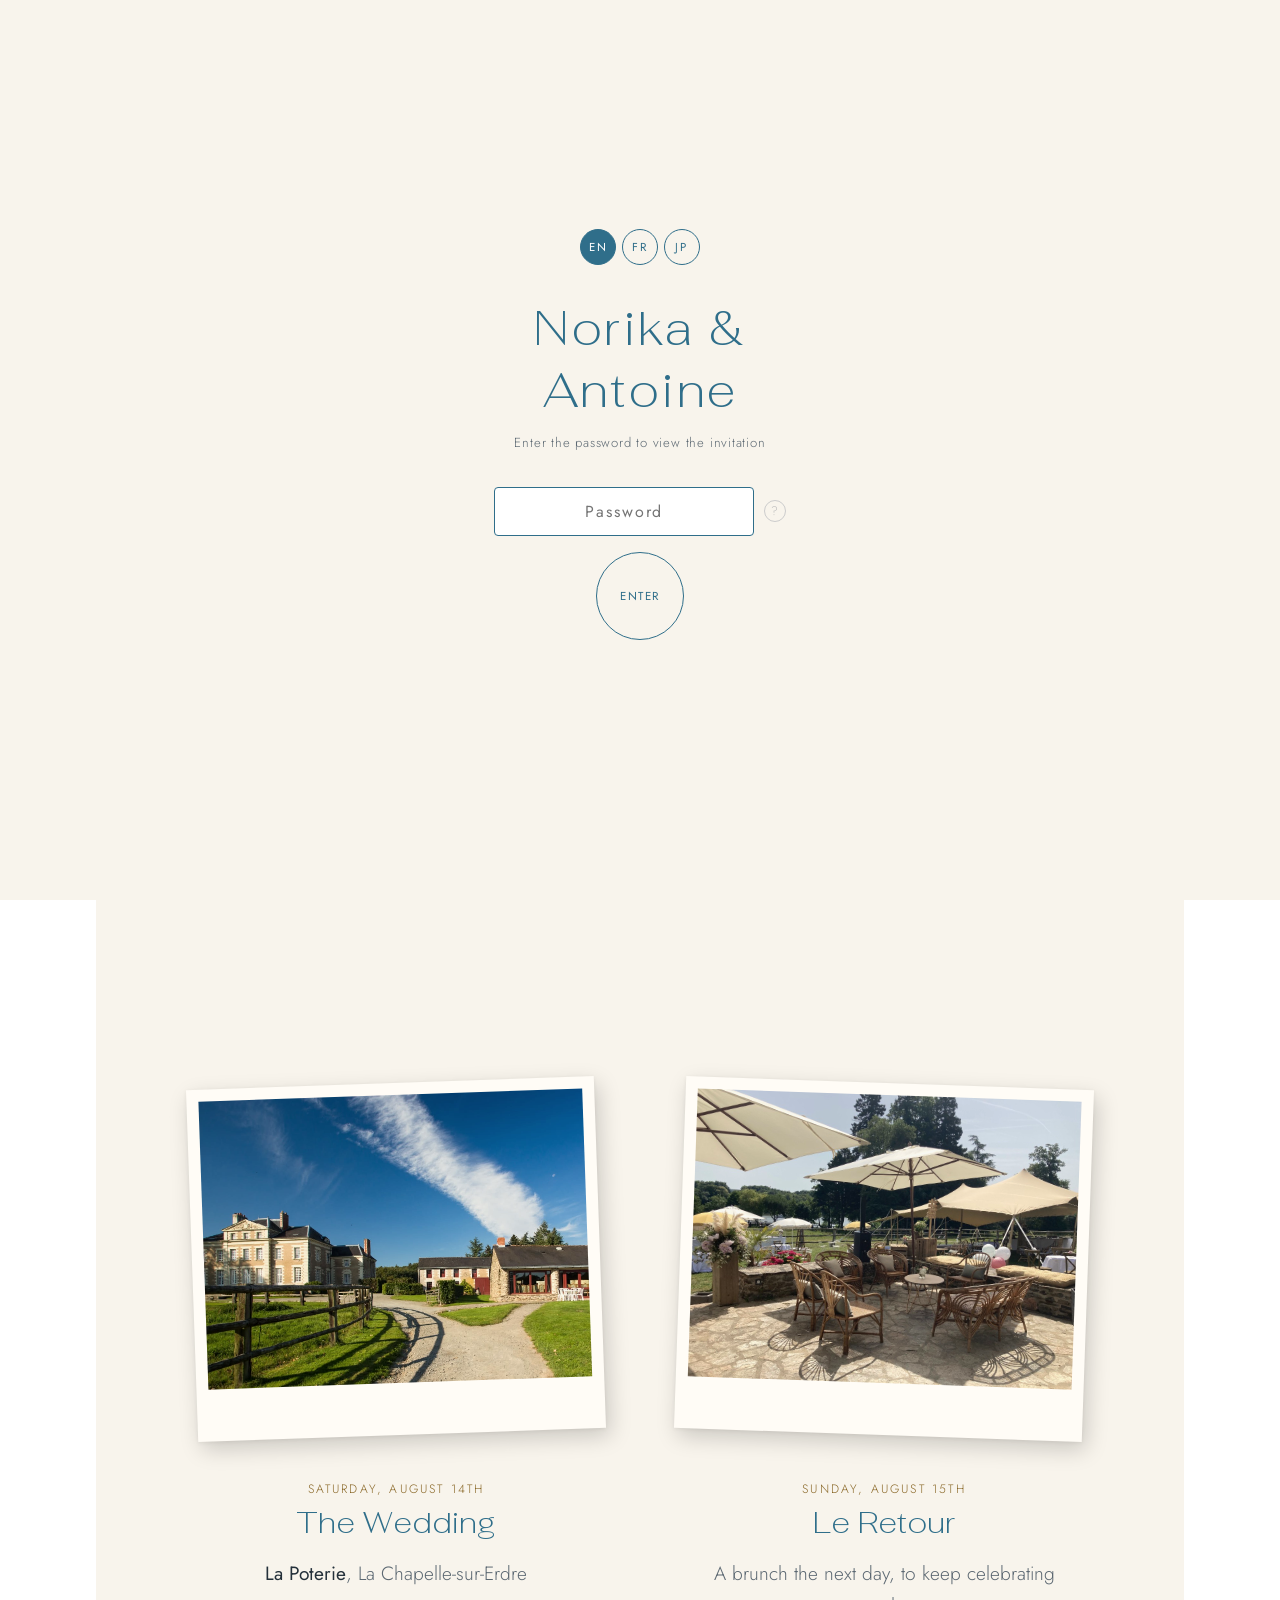
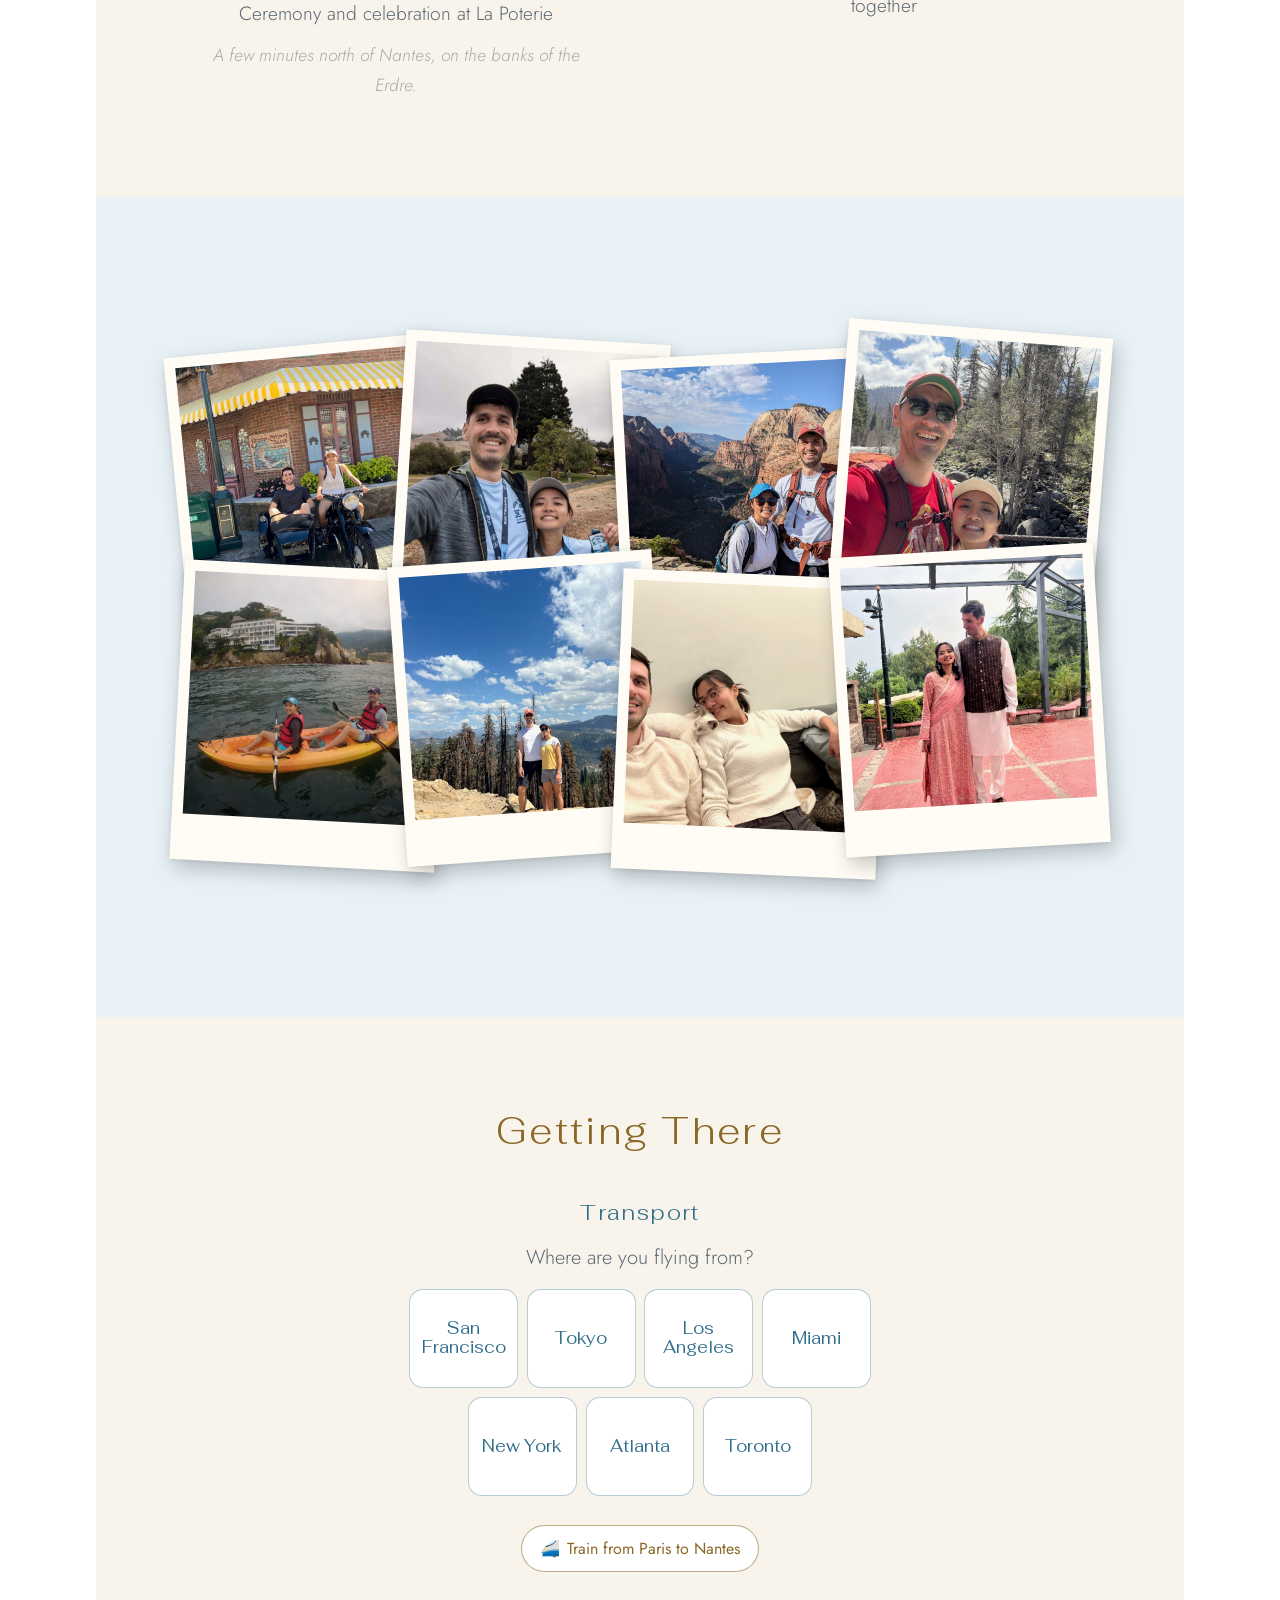
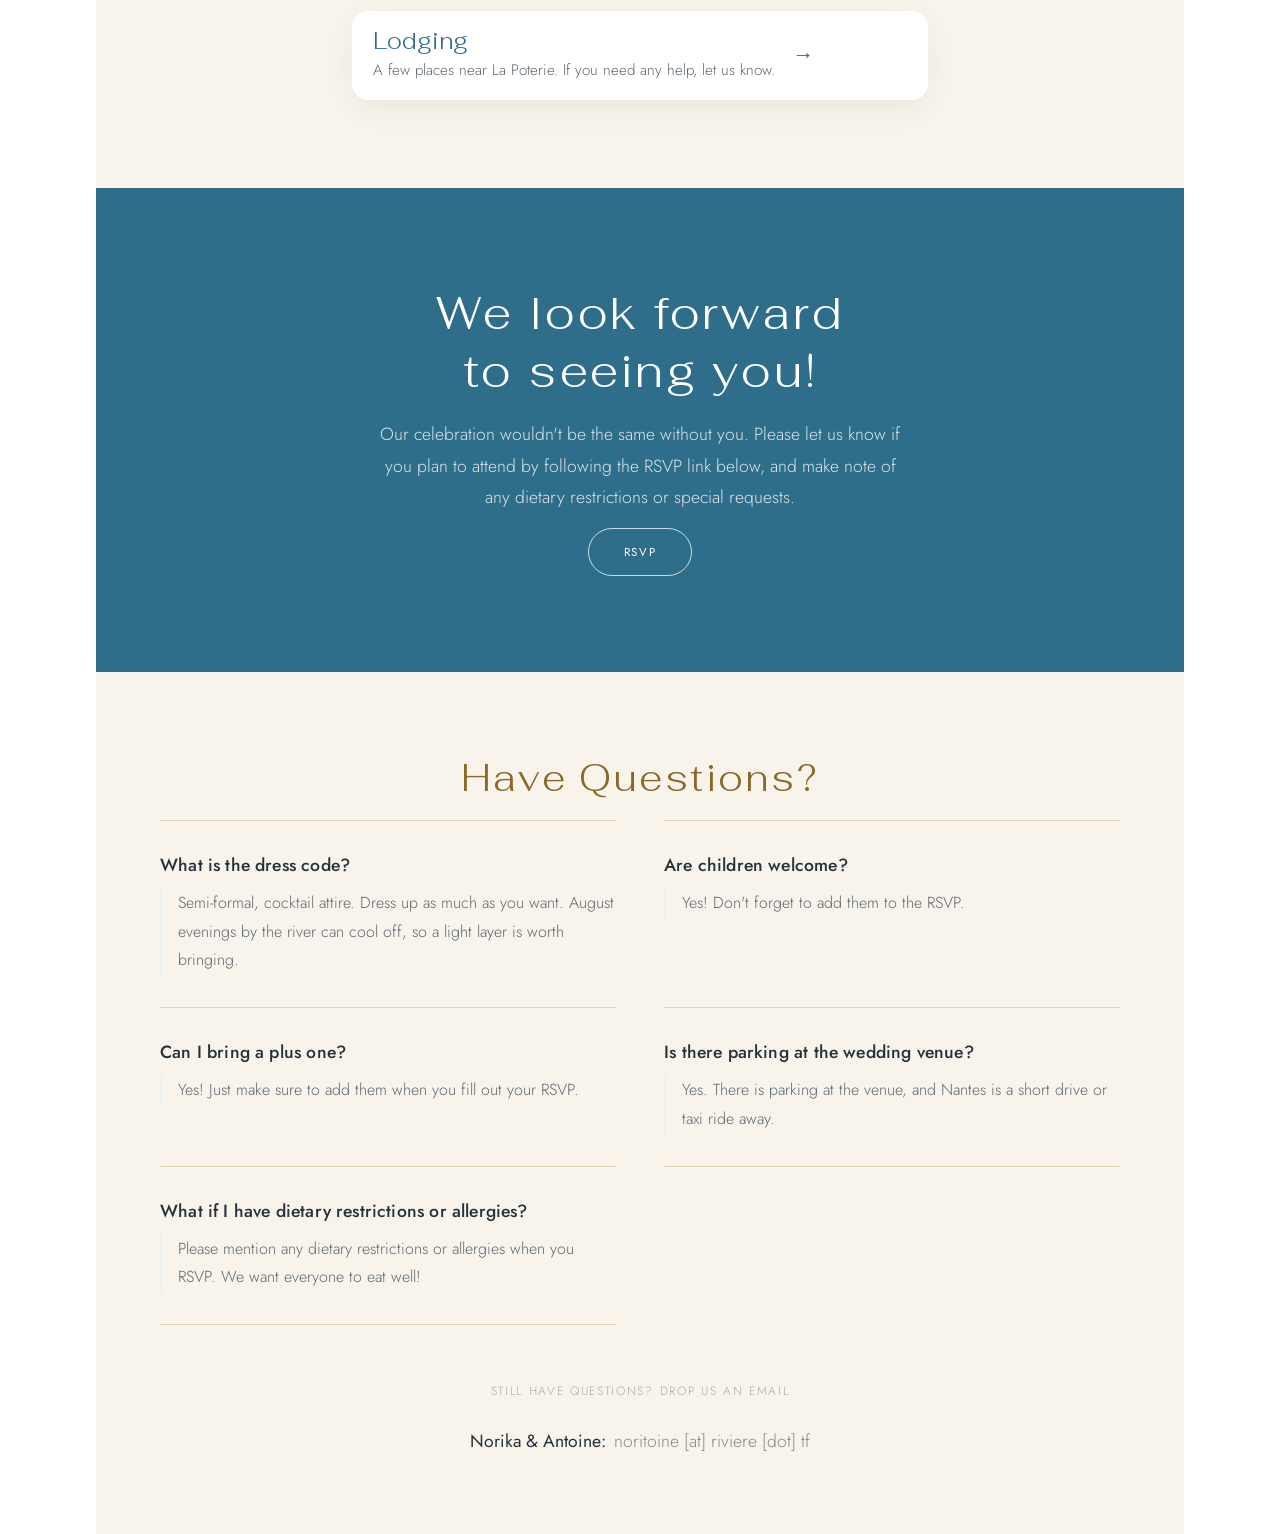
==== commit 284754a0: "Use the corrected Japanese copy, and label the language button JP." ====
--- a/index.html
+++ b/index.html
@@ -7,7 +7,7 @@
   <link rel="icon" href="favicon.svg" type="image/svg+xml" />
   <link rel="icon" href="favicon.png" type="image/png" sizes="32x32" />
   <link rel="apple-touch-icon" href="apple-touch-icon.png" />
-  <link rel="stylesheet" href="styles.css?v=48" />
+  <link rel="stylesheet" href="styles.css?v=49" />
   <link rel="preconnect" href="https://fonts.googleapis.com" />
   <link rel="preconnect" href="https://fonts.gstatic.com" crossorigin />
   <link href="https://fonts.googleapis.com/css2?family=Caveat:wght@400&family=Fahkwang:wght@200;300&family=Jost:wght@300;400&display=swap" rel="stylesheet" />
@@ -35,7 +35,7 @@
       <div class="lang-switcher lang-switcher--nav" role="group" aria-label="Language">
         <button type="button" class="lang-toggle" data-lang="en" aria-pressed="false">EN</button>
         <button type="button" class="lang-toggle" data-lang="fr" aria-pressed="false">FR</button>
-        <button type="button" class="lang-toggle" data-lang="ja" aria-pressed="false">JA</button>
+        <button type="button" class="lang-toggle" data-lang="ja" aria-pressed="false">JP</button>
       </div>
       <button type="button" class="lang-toggle lang-toggle--next" data-lang="fr">FR</button>
       <button class="nav__hamburger" id="nav-hamburger" aria-label="Menu" aria-expanded="false">
@@ -484,7 +484,7 @@
       <div class="lang-switcher lang-switcher--gate" role="group" aria-label="Language">
         <button type="button" class="lang-toggle" data-lang="en" aria-pressed="false">EN</button>
         <button type="button" class="lang-toggle" data-lang="fr" aria-pressed="false">FR</button>
-        <button type="button" class="lang-toggle" data-lang="ja" aria-pressed="false">JA</button>
+        <button type="button" class="lang-toggle" data-lang="ja" aria-pressed="false">JP</button>
       </div>
       <h2 class="gate__title">Norika &amp; Antoine</h2>
       <p class="gate__sub" data-i18n="gate.sub"></p>
@@ -499,8 +499,8 @@
     </div>
   </div>
 
-  <script src="translations.js?v=2"></script>
-  <script src="app.js?v=25"></script>
-  <script src="rsvp.js"></script>
+  <script src="translations.js?v=3"></script>
+  <script src="app.js?v=27"></script>
+  <script src="rsvp.js?v=2"></script>
 </body>
 </html>
--- a/styles.css
+++ b/styles.css
@@ -301,6 +301,7 @@
   max-width: 380px;
 }
 .hero__sub  { font-size: 1.4rem; color: rgba(255,255,255,0.78); letter-spacing: 0.13em; margin-bottom: 0.3rem; }
+.hero__sub:empty { display: none; }
 .hero__date { font-size: 1.4rem; color: rgba(255,255,255,0.58); letter-spacing: 0.13em; margin-bottom: 1.8rem; }
 
 .hero__content .btn--round { align-self: flex-start; margin: 0; }
@@ -1038,6 +1039,7 @@
   margin-bottom: 1rem !important;
 }
 .rsvp__success-text   { margin-bottom: 1rem !important; }
+.rsvp__success-text:empty { display: none; }
 .rsvp__success-update { font-size: 0.82rem !important; color: #aaa !important; line-height: 1.6; }
 
 /* ── form layout ── */
